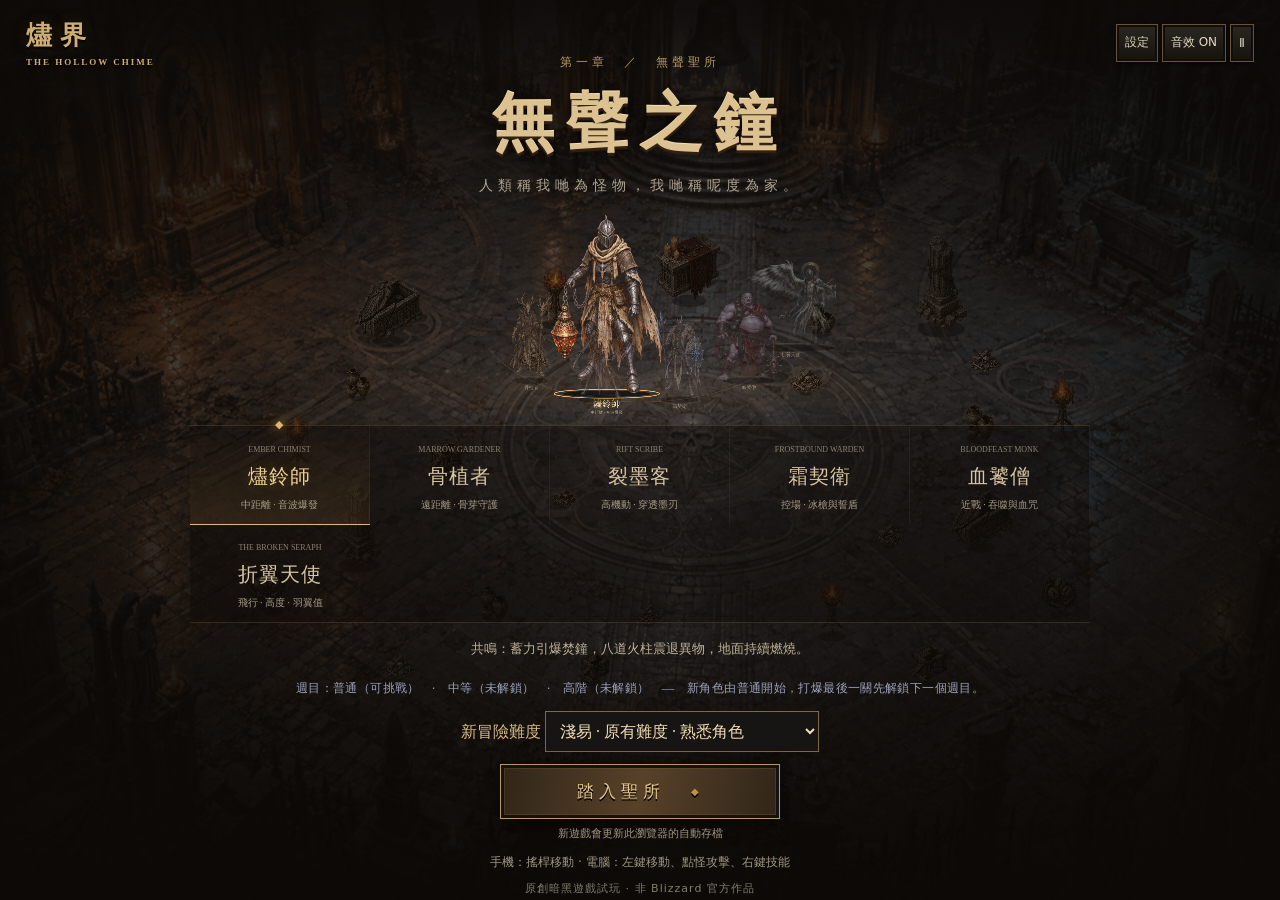
==== index.html @ dcb503cd "Publish v0.11.2 terrain crop and resource label fixes" ====
<!doctype html>
<html lang="zh-Hant"><head><meta charset="UTF-8"><meta name="viewport" content="width=device-width, initial-scale=1, viewport-fit=cover"><meta name="robots" content="noindex, nofollow, noarchive"><script>(function(){try{if(location.search.indexOf("full")>=0)return;var mem=navigator.deviceMemory||8,small=Math.min(screen.width,screen.height)<820;var touch=(navigator.maxTouchPoints||0)>1;if(mem<6||(small&&touch))location.replace("lite/"+location.search);}catch(e){}})();</script><meta name="theme-color" content="#100e0b"><title>燼界：無聲之鐘 — 原創暗黑試玩</title><meta name="description" content="斜俯視暗黑動作遊戲。五位異族、三大關九張地圖、九位人類首領，成長至 LV.20。"><link rel="stylesheet" href="style.css"><link rel="stylesheet" href="interface.css"></head>
<body>
<canvas id="game" aria-label="無聲聖所戰鬥場景"></canvas><div class="vignette"></div><div class="screen-grain"></div><div id="damagewash"></div>
<header><div class="brand">燼界<span>THE HOLLOW CHIME</span></div><div class="topright"><button id="treebtn" hidden>技能</button><button id="gearbtn" hidden>裝備</button><button id="settingsbtn" aria-label="聲音及手機設定">設定</button><button id="sound" aria-label="切換音效">音效 OFF</button><button id="pause" aria-label="暫停遊戲">Ⅱ</button></div></header>
<section id="hud" hidden>
<div class="quest"><span id="chapter">第一幕 · 灰燼甦醒</span><b id="objective">消滅第一波異物</b><div class="questline"><i id="progress"></i></div><small id="timer">00:00 · 擊破 0</small><button id="pace" aria-label="切換步行與跑步" aria-pressed="false">跑步</button></div>
<div class="mapbox"><span id="regionlabel">燼落迴廊</span><canvas id="map" width="160" height="108"></canvas></div>
<div id="targetbar" hidden><span id="targetname"></span><small id="targettype"></small><div><i id="targethp"></i></div></div><div id="bossbar" hidden><span>守鐘者</span><b>噤聲母鐘</b><div><i></i></div></div><div id="toast"></div><div id="loot-label"></div><button id="skillcycle" aria-label="切換已學技能">換招</button><div id="routehint"></div><button id="nextmap" hidden>前往下一圖</button><div id="aimhint" hidden>拖曳瞄準 · 放開施放</div>
<div class="bottom-deck"><div class="deck-trim"></div><div class="vitals"><div class="orb health"><div class="liquid"></div><div class="orb-glass"></div><span id="hp">120</span><small>生命</small></div><div class="level"><b id="level">LV. 1</b><div><i id="xp"></i></div><small id="xpdetail"></small><span id="classlabel">燼鈴師</span><small id="satiety" hidden></small><small id="skillstatus">共鳴就緒</small></div><div class="orb mana"><div class="liquid"></div><div class="orb-glass"></div><span id="mp">100</span><small id="mplabel">靈息</small></div></div><div class="desktophelp">左鍵移動／點怪攻擊　右鍵技能　WASD 移動　SPACE <span id="dashhelp">閃避</span></div></div>
<div id="joystick" aria-label="拖曳搖桿移動"><div class="joy-ring"></div><div id="stick"></div><span>移動</span></div>
<div id="quickbar"><span id="difficulty-label"></span><button id="quickskill0"></button><button id="quickskill1"></button><button id="quickskill2"></button></div><div class="actions">
<button id="potion" class="minor" aria-label="使用藥水"><svg viewBox="0 0 32 32"><path d="M12 3h8v6l5 7v9l-3 4H10l-3-4v-9l5-7z"/><path d="M8 19h16M13 5h6"/></svg><span>藥水 · 3</span></button>
<button id="dash" class="minor" aria-label="閃避"><svg viewBox="0 0 32 32"><path d="M5 24L24 5l-4 12 8-3-13 15 2-10z"/></svg><span id="dashlabel">閃避</span><em></em></button>
<button id="skill" aria-label="使用職業技能"><canvas id="skillart" width="120" height="120"></canvas><svg viewBox="0 0 32 32"><path d="M16 3l4 9 9 4-9 4-4 9-4-9-9-4 9-4z"/><circle cx="16" cy="16" r="4"/></svg><span>焚鐘共鳴</span><em></em></button>
<button id="attack" aria-label="長按攻擊"><svg viewBox="0 0 32 32"><path d="M26 3l3 3-14 16-6-6zM6 13l13 13M11 21l-7 7-2-2 7-7"/></svg><span>攻擊</span></button>
</div></section>
<main id="select" class="screen"><div class="select-heading"><div class="eyebrow">第一章　／　無聲聖所</div><h1>無聲之鐘</h1><p class="intro">人類稱我哋為怪物，我哋稱呢度為家。</p></div><div class="roster-stage"><canvas id="roster" width="1400" height="820"></canvas><div class="roster-floor"></div></div><div id="classes" role="group" aria-label="選擇行者"></div><div class="selectednote" id="note"></div><p class="tier-progress" id="tierprogress"></p><label class="difficulty-choice">新冒險難度 <select id="difficulty"></select></label><button id="start" class="primary" disabled><span id="starttext">喚醒聖所…</span><span class="diamond">◆</span></button><button id="continue-game" class="continue-game" hidden>繼續遊戲</button><p id="continue-info"></p><p class="hint">手機：搖桿移動 · 電腦：左鍵移動、點怪攻擊、右鍵技能</p><div class="original-label">原創暗黑遊戲試玩 · 非 Blizzard 官方作品</div></main>
<section id="modal" class="screen" hidden><div class="modal-panel"><div class="eyebrow" id="modaleyebrow"></div><h2 id="modaltitle"></h2><p id="modaltext"></p><div id="choices"></div></div></section>
<section id="panel" class="screen" hidden><div class="feature-panel"><div class="panel-head"><h2 id="paneltitle">行者裝備</h2><button id="panelclose" aria-label="關閉">✕</button></div>
<div id="gearview" hidden><p class="panel-note">本局拾取的裝備 · 裝備時戰鬥暫停</p><div class="gear-tabs"><button id="character-tab" class="active">人物裝備</button><button id="backpack-tab">背包與比較</button></div><p id="equipment-summary" class="panel-note"></p><div id="paperdoll-page"><div class="paperdoll-layout"><div id="doll-left"></div><canvas id="paperdoll" width="400" height="600" aria-label="角色全身與裝備外觀"></canvas><div id="doll-right"></div></div><p id="doll-detail"></p><h3 class="small-heading">屬性</h3><div id="attr-panel"></div><div id="doll-options"></div><p class="panel-note">點選身體部位，再選裝備換上。外觀有舊製、魔法、傳奇三種款式；卸下後顯示角色基本服裝。</p></div><div id="backpack-page" hidden><div id="equipment-slots" class="equipped-grid"></div><div id="gearfilters"></div><h3 class="small-heading">背包 <span id="bagcount">0 / 60</span></h3><p class="panel-note">點選裝備，再點空格移位；雙擊或按「裝備」換上。大件物品需要連續空位。</p><div id="pack-grid"></div><p id="pack-overflow-label">待整理裝備（舊存檔／過版保留，請騰出空位）</p><div id="pack-overflow"></div><div id="pack-detail"></div><details><summary>按部位查看及比較</summary><div id="bagitems"></div></details><p class="panel-note">地圖過版保留裝備。新遊戲會重置進度。</p></div></div>
<div id="treeview" hidden><p id="treepoints"></p><p class="panel-note">每次升級獲得 2 點。三條主線接駁九種跨線天賦；五秒內接續不同招式觸發連動。1／2／3 直接施放三招，Q 切換右鍵技能。</p><div id="tree-scroll"><div id="treebranches"></div><h3>技能強化 · 每招四條</h3><div id="upgrade-web"></div><h3>跨線連動 · 每點都影響配搭</h3><div id="talent-web"></div></div><div class="tree-detail"><h3 id="tree-detail-name"></h3><p id="tree-detail-text"></p><small id="tree-detail-cost"></small><button id="tree-learn">學習</button></div></div><div id="settingsview" hidden><p class="panel-note">v0.11.2 · 地形與離線包修正</p><h3 class="small-heading">遊玩進度</h3><div class="save-actions"><button id="save-now">儲存進度</button><button id="export-save">匯出存檔</button><button id="import-save">匯入存檔</button></div><input id="save-file" type="file" accept=".json,application/json" hidden><p id="save-status" class="panel-note">每 8 秒及離開頁面時自動儲存。跨裝置或更新 HTML 前，請匯出 JSON 備份。</p><h3 class="small-heading">畫面</h3><div class="quality-options"><button id="quality-high">畫質優先<small>完整光效與細節</small></button><button id="quality-low">流暢優先<small>降低粒子與畫面負載</small></button></div><h3 class="small-heading">聲音</h3><label class="setting-check"><input id="sound-enabled" type="checkbox">開啟遊戲聲音</label><label class="setting-range">戰鬥音效 <output id="sfxvalue"></output><input id="sfxvolume" type="range" min="0" max="100" step="5"></label><label class="setting-range">音樂及環境 <output id="musicvalue"></output><input id="musicvolume" type="range" min="0" max="100" step="5"></label><h3 class="small-heading">手機操作</h3><label class="setting-range">按鈕大小 <output id="sizevalue"></output><input id="controlsize" type="range" min="80" max="125" step="5"></label><label class="setting-range">按鈕透明度 <output id="opacityvalue"></output><input id="controlopacity" type="range" min="35" max="100" step="5"></label><div class="layout-actions"><button id="editlayout">拖曳調整掣位</button><button id="resetlayout">還原掣位</button></div><p class="panel-note">按住技能鍵，拖曳方向後放開施放。拉回技能鍵即可取消。設定會盡量保留在此瀏覽器。</p></div></div></section>
<div id="layoutbar" hidden><b>拖曳每個按鈕及搖桿</b><span>直向、橫向掣位分開儲存</span><button id="layoutdone">完成</button></div>
<div id="chapter-curtain" aria-hidden="true"></div><noscript>請使用支援 JavaScript 嘅瀏覽器開啟遊戲。</noscript><script src="journey.js"></script><script src="tiers.js"></script><script src="character-ui.js"></script><script src="arsenal.js"></script><script src="features.js"></script><script src="expansion.js"></script><script src="blood-monk.js"></script><script src="angel.js"></script><script src="motion.js"></script><script src="campaign.js"></script><script src="terrain.js"></script><script src="explore.js"></script><script src="progression.js"></script><script src="skill-fx.js"></script><script src="buildcraft.js"></script><script src="directional.js"></script><script src="cinematics.js"></script><script src="game.js"></script></body></html>
---- style.css ----
:root{color-scheme:dark;--gold:#b59a63;--light:#e3d1a5;--muted:#9b9586;--ink:#100e0b;--fill:100%}*{box-sizing:border-box}html,body{margin:0;width:100%;height:100%;overflow:hidden;background:var(--ink)}body{color:#e2d8c3;font-family:Georgia,"Noto Serif TC","Songti TC","PMingLiU",serif;touch-action:none;user-select:none;-webkit-user-select:none}button{font:inherit;color:inherit;cursor:pointer;-webkit-tap-highlight-color:transparent;touch-action:none}button:focus-visible{outline:2px solid #e0c58b;outline-offset:4px}button:disabled{cursor:wait;opacity:.65}[hidden]{display:none!important}#game,.vignette,.screen-grain{position:fixed;inset:0;width:100%;height:100%}.vignette{pointer-events:none;box-shadow:inset 0 0 100px 15px #030200aa}.screen-grain{pointer-events:none;opacity:.15;background:repeating-linear-gradient(0deg,#0000,#0000 3px,#1e150e30 4px);z-index:4}header{position:fixed;top:0;left:0;width:100%;display:flex;justify-content:space-between;align-items:center;padding:18px 26px;z-index:7;pointer-events:none}.brand{font-weight:bold;font-size:26px;letter-spacing:8px;color:#ceae72;text-shadow:0 2px 2px #000,0 0 18px #c78c2922}.brand span{display:block;font-family:Georgia,serif;font-size:9px;letter-spacing:2px;margin-top:4px}.topright{display:flex;gap:8px;pointer-events:auto}.topright button{background:linear-gradient(#2b2720,#15120f);border:1px solid #736347;box-shadow:inset 0 0 0 2px #100e0c,0 2px 4px #0008;padding:9px 12px;font-family:system-ui,sans-serif;font-size:12px;min-height:38px}.screen{position:fixed;inset:0;z-index:5;display:flex;flex-direction:column;align-items:center;justify-content:center;overflow:auto;padding:72px 20px 22px}#select{background:radial-gradient(ellipse at 50% 50%,#21140918,#0c0906cf 80%),linear-gradient(0deg,#090706ee,#100e0860 60%,#0b0908b0)}.select-heading{text-align:center;z-index:1}.eyebrow{color:#ba9a62;letter-spacing:4px;font-size:12px}h1{font-weight:900;font-size:clamp(38px,5vw,62px);letter-spacing:12px;margin:10px 0 0;color:#dbc290;text-shadow:0 3px 1px #342013,0 -1px #f6deae,0 5px 25px #000}.intro{font-size:14px;color:#b1a692;letter-spacing:5px;margin:12px 0 0}.roster-stage{position:relative;width:min(1120px,100%);height:min(52vh,470px);min-height:260px;margin-top:-4px;pointer-events:none}.roster-stage canvas{width:100%;height:100%;object-fit:contain;position:relative;z-index:1}.roster-floor{position:absolute;bottom:0;left:10%;right:10%;height:30%;background:radial-gradient(ellipse,#ba7a3718,#09060300 70%)}#classes{display:flex;gap:0;width:min(730px,100%);border-top:1px solid #8e744147;border-bottom:1px solid #8e744147;background:#0e0b0870}.classcard{position:relative;flex:1;min-width:0;text-align:center;border:0;border-right:1px solid #5a4c3233;background:none;padding:12px 8px 14px;transition:background .2s}.classcard:last-child{border-right:0}.classcard.active{background:linear-gradient(0deg,#96703830,transparent);box-shadow:0 1px #dfba75}.classcard.active:before{content:'◆';position:absolute;top:-8px;left:calc(50% - 5px);font-size:11px;color:#dcb570;text-shadow:0 0 12px #d68223}.classcard small{font:10px Georgia;letter-spacing:2px;color:#8a8171}.classcard h3{font-size:24px;font-weight:500;letter-spacing:5px;margin:7px 0;color:#d8c5a3}.classcard.active h3{color:#f0d294;text-shadow:0 0 18px #c0874144}.classcard p{font-size:12px;color:#a69b86;margin:0;line-height:1.5}.selectednote{font-family:system-ui,sans-serif;font-size:13px;color:#c0b299;margin:17px 0 15px;text-align:center;min-height:20px}.primary{min-width:280px;padding:15px 30px;border:1px solid #b59a65;color:#e4c88f;background:linear-gradient(100deg,#302518,#584129,#302518);box-shadow:inset 0 0 0 3px #15110c,inset 0 0 0 4px #8c6c3740,0 4px 20px #0008;font-size:17px;letter-spacing:5px;text-shadow:0 2px #000;display:flex;align-items:center;justify-content:center;gap:26px}.primary:active{filter:brightness(1.3)}.diamond{font-size:10px;color:#bb934d}.hint{font-family:system-ui,sans-serif;text-align:center;color:#a19783;font-size:12px;margin:12px 0 0}.original-label{font-family:system-ui,sans-serif;color:#857d6e;font-size:11px;letter-spacing:1px;margin-top:10px}#hud{position:fixed;inset:0;pointer-events:none}.quest{position:absolute;top:91px;left:26px;width:215px;text-shadow:1px 2px 3px #000,0 0 7px #000}.quest>span{font-size:12px;color:#c2a66c;letter-spacing:2px}.quest b{display:block;font-size:15px;font-weight:400;margin:7px 0}.questline{height:2px;background:#bdb08b22}.questline i,#xp{display:block;height:100%;background:linear-gradient(90deg,#67562b,#dcc788);width:0}.quest small{display:block;font:12px Georgia,system-ui;color:#b2a793;margin-top:7px}.mapbox{position:absolute;top:72px;right:25px;width:132px;opacity:.65;text-align:center}.mapbox span{font-size:11px;letter-spacing:3px;color:#cfbd94;text-shadow:0 2px 4px #000}.mapbox canvas{width:132px;height:90px;display:block}.bottom-deck{position:absolute;bottom:0;left:0;right:0;height:109px;background:linear-gradient(0deg,#110e0dfa,#2d2721ed 60%,#252018f2);border-top:4px ridge #766347;box-shadow:0 -5px 15px #0008,inset 0 2px #15100c;pointer-events:none}.bottom-deck:before{content:'';position:absolute;inset:5px 7px;border:1px solid #79634644;box-shadow:inset 0 0 25px #000}.deck-trim{position:absolute;inset:0;opacity:.2;background:repeating-linear-gradient(135deg,transparent 0 13px,#a6927250 14px,transparent 15px 29px)}.vitals{position:absolute;bottom:19px;left:50%;transform:translateX(-50%);display:flex;align-items:center;gap:16px}.orb{--fill:100%;position:relative;isolation:isolate;width:94px;height:94px;flex-shrink:0;border:5px ridge #74634d;border-radius:50%;overflow:hidden;background:#100a0a;box-shadow:0 0 0 1px #120d09,0 0 0 4px #5c4b36,0 0 0 6px #120e0b,0 5px 14px #000,inset 0 0 20px #000;display:flex;flex-direction:column;align-items:center;justify-content:center}.liquid{position:absolute;bottom:0;left:0;right:0;height:var(--fill);z-index:-2;background:radial-gradient(ellipse at 40% 35%,#ba3329,#81160f 65%,#310b08);transition:height .2s;border-top:1px solid #ed856377}.mana .liquid{background:radial-gradient(ellipse at 40% 35%,#396eb8,#203f90 65%,#0a183b);border-top-color:#85b2de66}.orb-glass{position:absolute;inset:0;z-index:-1;border-radius:50%;box-shadow:inset 0 0 15px 4px #000b;background:radial-gradient(ellipse at 33% 18%,#fff6 0%,#fff1 12%,transparent 36%)}.orb span{font-family:Georgia;font-size:24px;text-shadow:0 2px 4px #000}.orb small{font-size:11px;color:#ead9c6;text-shadow:0 2px 3px #000}.level{text-align:center;width:116px;margin-top:17px}.level>b{font:16px Georgia;color:#c8af7c;letter-spacing:2px}.level>div{height:4px;background:#070605;border:1px solid #69563080;margin:9px 0}.level>span{font-size:13px;color:#b7a17c;letter-spacing:3px}.desktophelp{position:absolute;bottom:4px;left:0;right:0;text-align:center;color:#807361;font-size:10px;font-family:system-ui,sans-serif}#joystick{pointer-events:auto;position:absolute;left:50px;bottom:135px;width:112px;height:112px;border:2px ridge #826f4c77;border-radius:50%;background:radial-gradient(circle,#17161222,#13110d66);box-shadow:0 3px 12px #0005,inset 0 0 30px #0007}.joy-ring{position:absolute;inset:13px;border:1px solid #aa946044;border-radius:50%}.joy-ring:before,.joy-ring:after{content:'';position:absolute;left:50%;top:0;bottom:0;border-left:1px solid #aa946025}.joy-ring:after{transform:rotate(90deg)}#stick{position:absolute;left:calc(50% - 23px);top:calc(50% - 23px);width:46px;height:46px;border-radius:50%;border:3px ridge #99815c;background:radial-gradient(circle at 35% 30%,#847359,#423626 55%,#282218);box-shadow:0 4px 10px #000a,inset 0 0 0 4px #33291b}#joystick>span{position:absolute;top:120px;left:0;width:100%;text-align:center;color:#bba88780;font-size:11px;letter-spacing:3px}.actions{position:absolute;right:35px;bottom:134px;display:grid;grid-template-columns:55px 68px 83px;gap:10px;align-items:end;pointer-events:auto}.actions button{position:relative;border:3px ridge #8e7857;background:radial-gradient(circle at 45% 40%,#59452e,#1a1510 75%);border-radius:5px;width:68px;height:68px;box-shadow:0 3px 12px #0009,inset 0 0 0 2px #16100b;display:flex;align-items:center;justify-content:center;flex-direction:column;padding:3px;overflow:hidden}.actions button:active{filter:brightness(1.6);transform:scale(.95)}.actions svg{width:32px;height:32px;fill:#c9984f33;stroke:#dfbb77;stroke-width:1.5;filter:drop-shadow(0 0 5px #f8971733)}.actions span{font-size:11px;white-space:nowrap;color:#deca9f;text-shadow:0 1px #000}.actions .minor{width:55px;height:55px}.actions .minor svg{width:25px;height:25px}.actions #potion{grid-column:1;grid-row:1;background:radial-gradient(circle,#613026,#22120f)}.actions #potion svg{fill:#a63c36;stroke:#de9c7a}.actions #dash{grid-column:1;grid-row:2}.actions #skill{grid-column:2;grid-row:2;margin-bottom:30px;background:radial-gradient(circle,#644325,#1d130e)}.actions #attack{grid-column:3;grid-row:2;width:83px;height:83px;background:radial-gradient(circle,#726044,#211a11);border-color:#b19871}.actions #attack svg{width:39px;height:39px}.actions em{position:absolute;inset:0;display:flex;align-items:center;justify-content:center;background:#080807bf;font:23px Georgia;color:#e6c997;pointer-events:none}.actions em:empty{display:none}#toast{position:absolute;top:27%;left:50%;transform:translateX(-50%);width:92%;text-align:center;font-size:23px;color:#e6c48b;text-shadow:0 2px 6px #000,0 0 18px #000;transition:opacity .5s}#loot-label{position:absolute;top:32%;left:50%;transform:translateX(-50%);font-size:13px;color:#c2bd93}#bossbar{position:absolute;top:92px;left:50%;transform:translateX(-50%);width:35%;text-align:center;text-shadow:0 2px 5px #000}#bossbar>span{display:block;font-size:10px;letter-spacing:5px;color:#a18e68;margin-bottom:4px}#bossbar>b{color:#e3bfa0;font-weight:400;font-size:18px;letter-spacing:4px}#bossbar>div{height:10px;background:#190909;margin-top:9px;border:3px ridge #977952;box-shadow:0 2px 8px #000}#bossbar i{display:block;height:100%;background:linear-gradient(#b7442f,#66170f)}#modal{background:#080603ce;backdrop-filter:blur(5px);text-align:center}.modal-panel{padding:35px;width:min(460px,100%);border:3px ridge #806947;background:linear-gradient(135deg,#2a2119ee,#17130fee);box-shadow:0 0 0 6px #0d0a07,0 0 80px #000}#modal h2{font-size:33px;letter-spacing:5px;margin:20px 0 12px;color:#dac090}#modal p{color:#a99c84;font:14px/1.8 system-ui,sans-serif;margin-bottom:24px}#choices{display:flex;flex-direction:column;gap:12px}#choices button{padding:17px;border:1px solid #87704888;background:linear-gradient(110deg,#47362280,#21190f80);text-align:left;box-shadow:inset 0 0 0 2px #120c06}#choices button b{display:block;color:#dfc294;font-size:17px;font-weight:400}#choices button small{display:block;margin-top:7px;color:#b3a289;font:13px system-ui,sans-serif}noscript{position:fixed;z-index:100;background:#231a10;padding:30px;inset:40% 10% auto;text-align:center}
@media(max-width:600px){header{padding:14px 16px}.brand{font-size:21px;letter-spacing:5px}.brand span{font-size:8px;letter-spacing:1px}.topright button{font-size:11px;min-height:34px;padding:7px 9px}.screen{padding:76px 14px max(18px,env(safe-area-inset-bottom));justify-content:center}.eyebrow{font-size:11px;letter-spacing:2px}h1{font-size:40px;letter-spacing:8px}.intro{font-size:13px;letter-spacing:3px}.roster-stage{height:31vh;min-height:200px;width:calc(100% + 20px);margin:0 -10px}#classes{width:100%}.classcard{padding:12px 4px}.classcard h3{font-size:19px;letter-spacing:2px;margin:6px 0}.classcard small{font-size:8px;letter-spacing:.5px}.classcard p{font-size:11px}.selectednote{font-size:12px;min-height:36px;margin:15px 5px 14px;line-height:1.6}.primary{font-size:16px;min-width:260px;padding:14px 20px}.hint{font-size:11px;margin-top:13px}.original-label{font-size:10px;letter-spacing:0;margin-top:9px}.quest{top:84px;left:16px;width:181px}.quest b{font-size:13px}.quest>span{font-size:11px}.quest small{font-size:11px}.mapbox{right:12px;top:76px;width:91px}.mapbox canvas{width:91px;height:65px}.mapbox span{font-size:10px;letter-spacing:1px}.bottom-deck{height:91px;padding-bottom:env(safe-area-inset-bottom)}.vitals{bottom:15px;gap:13px}.orb{width:74px;height:74px;border-width:4px}.orb span{font-size:21px}.orb small{font-size:10px}.level{width:100px;margin-top:13px}.level>b{font-size:14px}.level>span{font-size:12px}.desktophelp{display:none}#joystick{left:23px;bottom:139px;width:99px;height:99px}#joystick>span{top:107px}.actions{right:16px;bottom:125px;grid-template-columns:43px 56px 65px;gap:7px}.actions .minor{width:43px;height:46px}.actions .minor svg{width:21px;height:21px}.actions button{width:56px;height:60px;border-width:2px}.actions button svg{width:27px;height:27px}.actions span{font-size:10px}.actions #attack{width:65px;height:70px}.actions #attack svg{width:33px;height:33px}.actions #skill{margin-bottom:27px}#bossbar{top:151px;width:68%}#bossbar>b{font-size:16px}#toast{top:29%;font-size:19px}.modal-panel{padding:24px 20px}#modal h2{font-size:28px;letter-spacing:3px}}
@media(max-height:600px) and (orientation:landscape){header{padding:10px 18px}.brand{font-size:19px}.brand span{display:none}.screen{padding:45px 20px 10px}.select-heading{position:absolute;left:5%;top:23%;width:25%;text-align:left}.select-heading h1{font-size:32px;letter-spacing:5px}.select-heading .eyebrow{font-size:10px;letter-spacing:1px}.select-heading .intro{font-size:12px;letter-spacing:1px}.roster-stage{position:absolute;left:34%;top:9%;width:62%;height:60vh;min-height:0}#classes{position:absolute;left:36%;top:66%;width:59%}.classcard{padding:8px 2px}.classcard h3{font-size:19px;letter-spacing:3px}.classcard small,.classcard p{display:none}.selectednote{position:absolute;left:4%;width:27%;top:48%;font-size:12px;line-height:1.6;text-align:left}.primary{position:absolute;left:4%;bottom:12%;min-width:0;width:27%;font-size:14px;padding:12px 6px;letter-spacing:2px;gap:5px}.hint{position:absolute;bottom:7%;left:36%;width:59%;font-size:10px}.original-label{position:absolute;bottom:3%;left:4%;font-size:9px}.quest{top:58px;left:20px;width:180px}.quest b{font-size:12px}.mapbox{top:55px}.bottom-deck{height:76px}.vitals{bottom:12px;gap:12px}.orb{width:68px;height:68px}.orb span{font-size:18px}.level{width:100px}#joystick{bottom:45px;left:35px;width:99px;height:99px}.actions{bottom:27px;right:28px;grid-template-columns:43px 55px 65px;gap:8px}.actions .minor{width:43px;height:43px}.actions button{width:55px;height:55px}.actions #attack{width:65px;height:65px}.desktophelp{display:none}.actions #skill{margin-bottom:20px}#bossbar{top:60px}#toast{top:28%;font-size:19px}.modal-panel{padding:20px;width:420px}#modal h2{font-size:25px;margin:10px}#modal p{margin:10px}#choices{gap:8px}#choices button{padding:11px}}
@media(max-height:740px) and (orientation:portrait){#select{justify-content:flex-start;touch-action:pan-y;padding-top:70px}.select-heading h1{font-size:34px;margin-top:7px}.select-heading .intro{font-size:12px;margin-top:8px}.roster-stage{height:24vh;min-height:145px;flex-shrink:0}.classcard{padding:9px 4px}.classcard h3{font-size:18px}.selectednote{margin:10px 4px;min-height:34px;font-size:11px}.hint{font-size:10px;margin-top:10px}.original-label{font-size:9px;margin-top:8px}.primary{padding:12px 20px}}
/* Combat edition: clearer targeting, actual spell artwork and quieter metalwork. */
#damagewash{position:fixed;inset:0;z-index:4;pointer-events:none;box-shadow:inset 0 0 90px 12px #a72513;opacity:0;transition:opacity .12s}
#targetbar{position:absolute;top:80px;left:50%;transform:translateX(-50%);width:225px;text-align:center;text-shadow:0 2px 5px #000}#targetname{font-size:16px;letter-spacing:4px;color:#dbc29a}#targettype{display:block;font-size:10px;letter-spacing:2px;color:#a98f70;margin:4px 0}#targetbar>div{height:6px;border:1px solid #7d6541;background:#100807;box-shadow:0 2px 7px #000}#targethp{display:block;height:100%;background:linear-gradient(#b4512e,#752211);transition:width .12s}
.bottom-deck{background:radial-gradient(ellipse at center top,#59402e40,transparent 60%),linear-gradient(0deg,#100e0d,#332920 70%,#17120d);border-top:4px ridge #846f4f}.bottom-deck:after{content:'';position:absolute;inset:4px 7px;background-image:var(--stone);background-position:center;background-size:600px auto;opacity:.1;pointer-events:none;z-index:0}.vitals{z-index:1}.deck-trim{opacity:.1}.level{margin-top:10px}.level>div{height:5px;margin:7px 0}.level>small{display:block;color:#907957;font-size:10px;margin-top:6px;letter-spacing:1px}.orb{box-shadow:0 0 0 1px #140b04,0 0 0 4px #5c4b36,0 0 0 6px #160e07,0 0 0 7px #786444,0 5px 14px #000,inset 0 0 20px #000}.orb-glass{background:radial-gradient(ellipse at 33% 18%,#fff7 0%,#fff1 10%,transparent 36%)}
.actions #skill{isolation:isolate;background:#17110c}.actions #skill>svg{visibility:hidden}.actions #skill>canvas{position:absolute;inset:0;width:100%;height:100%;z-index:-1;opacity:.9}.actions #skill>span{position:absolute;bottom:4px;background:#150a0566;width:100%;text-align:center;padding-top:3px}.actions #skill.ready{border-color:#caa36b;box-shadow:0 0 15px #d895252a,0 3px 12px #000,inset 0 0 0 2px #2d2115}.actions #skill em{font-size:20px;background:#090706c4}.actions button{border-radius:2px}.actions #attack{border-width:3px}.actions #potion span{font-size:10px}#joystick{opacity:.8}.mapbox{opacity:.77;background:radial-gradient(ellipse,#0b070465,transparent 70%)}.quest{padding-bottom:9px;border-bottom:1px solid #a78b4733}.questline{height:1px}.topright button{border-color:#685438}.vignette{box-shadow:inset 0 0 90px 8px #030200bb}
@media(max-width:600px){#targetbar{top:153px;width:160px}#targetname{font-size:13px;letter-spacing:2px}#targettype{font-size:9px;margin:3px 0}.quest{width:173px}.level>small{font-size:9px;margin-top:4px;letter-spacing:0}.level>span{font-size:11px}.level{margin-top:8px}.level>div{margin:5px 0}.orb{width:75px;height:75px}.actions #skill>span{font-size:9px}.original-label{opacity:.75}}
@media(max-height:600px) and (orientation:landscape){#targetbar{top:58px;width:195px}.level>small{display:none}.quest{width:170px}.vitals{bottom:9px}}
#panel{z-index:20;background:#080603cc;backdrop-filter:blur(5px);padding:20px;touch-action:pan-y;justify-content:center}.feature-panel{width:min(510px,100%);max-height:calc(100dvh - 40px);overflow:auto;padding:24px;background:linear-gradient(135deg,#2b2119f5,#15110ef5);border:3px ridge #806947;box-shadow:0 0 0 4px #0d0a07,0 0 80px #000;touch-action:pan-y}.panel-head{display:flex;align-items:center;justify-content:space-between;border-bottom:1px solid #8a714548;padding-bottom:15px}.panel-head h2{font-size:23px;letter-spacing:4px;color:#ddc394;margin:0}.panel-head button{background:#18120d;border:1px solid #8c754d;width:38px;height:38px}.panel-note{font:12px/1.7 system-ui,sans-serif;color:#b4a58e;margin:12px 0}.equipped-grid{display:grid;grid-template-columns:1fr 1fr;gap:10px;margin:18px 0}.equipped-slot{padding:13px 11px;min-height:130px;border:1px solid #887044;background:linear-gradient(#4c36262e,#100d0a80)}.equipped-slot>small{display:block;font:11px system-ui;color:#9c8868;letter-spacing:2px}.equipped-slot>b{display:block;font-size:16px;margin:9px 0;color:#dec08e}.equipped-slot>p{font:12px/1.6 system-ui;color:#b6aa94;margin:0}.small-heading{font-size:15px;font-weight:400;letter-spacing:2px;color:#c9ad7b;display:flex;justify-content:space-between;align-items:center;margin:18px 0 12px}.small-heading span{font:12px system-ui;color:#8d7b60}#bagitems{display:flex;flex-direction:column;gap:9px}.gear-item{padding:13px;display:flex;gap:12px;border:1px solid #8c724238;background:#100b0680;align-items:center}.gear-item .gear-description{flex:1}.gear-item b{font-size:15px;font-weight:400;color:var(--rarity,#d1bb91)}.gear-item p{font:12px/1.5 system-ui;color:#b5a389;margin:6px 0 0}.gear-item button{font:12px system-ui;border:1px solid #9e814b;background:#493521;color:#e9c88e;padding:11px 13px;white-space:nowrap}.gear-item button:disabled{opacity:.5;cursor:default}.empty-bag{font:13px/1.8 system-ui;color:#ac9b80;padding:20px 12px;border:1px dashed #745d373f;text-align:center}.quality-options{display:flex;gap:10px}.quality-options button{flex:1;padding:13px 8px;border:1px solid #695638;background:#120e0a;font-size:14px}.quality-options button.active{border-color:#c6a164;background:#64472355;box-shadow:inset 0 0 0 2px #26190c}.quality-options small{display:block;font:11px system-ui;color:#aa9b80;margin-top:6px}.setting-check{display:flex;gap:10px;align-items:center;font:14px system-ui;margin:14px 0}.setting-check input{accent-color:#b99557;width:18px;height:18px}.setting-range{display:block;font:13px system-ui;color:#cabba1;margin:16px 0}.setting-range output{float:right;color:#ae9362}.setting-range input{display:block;width:100%;accent-color:#bb9656;margin:13px 0 0;height:20px;touch-action:pan-x}.layout-actions{display:flex;gap:10px}.layout-actions button{flex:1;background:#38291b;border:1px solid #887044;font:12px system-ui;padding:13px 7px}.topright{gap:5px}.topright button{padding:8px 10px}.controls-custom .actions{position:fixed;inset:0;display:block;pointer-events:none}.controls-custom .actions button{position:fixed;pointer-events:auto;margin:0!important;right:auto;bottom:auto;transform-origin:center}.controls-custom #joystick{position:fixed;right:auto;bottom:auto;transform-origin:center}.editing-controls #joystick,.editing-controls .actions button{outline:2px dashed #dbc188;outline-offset:5px;opacity:1!important}.editing-controls #hud{z-index:8}.editing-controls .quest,.editing-controls .mapbox,.editing-controls #targetbar,.editing-controls #bossbar{display:none!important}#layoutbar{position:fixed;top:75px;left:50%;transform:translateX(-50%);width:min(340px,90%);background:#17100aed;border:1px solid #ac8b52;padding:15px;text-align:center;z-index:25;box-shadow:0 5px 30px #000}#layoutbar b{display:block;font-size:15px;color:#ddc08f}#layoutbar span{display:block;font:11px system-ui;color:#aa9573;margin:6px 0 12px}#layoutbar button{padding:9px 30px;background:#604526;border:1px solid #b99759}#aimhint{position:absolute;left:50%;top:33%;transform:translateX(-50%);width:90%;text-align:center;font:13px system-ui;color:#f0d59b;text-shadow:0 2px 6px #000;pointer-events:none}.aiming #skill{border-color:#ffe1a3;box-shadow:0 0 20px #ffc35766}.low-quality .screen-grain{display:none}.low-quality #panel{backdrop-filter:none}@media(max-width:600px){header{padding:12px}.brand{font-size:18px;letter-spacing:3px}.brand span{font-size:7px}.topright button{font-size:10px;padding:7px;min-height:32px}.feature-panel{padding:18px;max-height:calc(100dvh - 28px)}#panel{padding:14px}.equipped-slot{padding:11px 9px}.equipped-slot>b{font-size:14px}.equipped-slot>p{font-size:11px}.panel-head h2{font-size:21px}.gear-item{padding:11px}.gear-item b{font-size:14px}}@media(max-height:600px) and (orientation:landscape){#layoutbar{top:50px;width:310px;padding:9px}#layoutbar b{font-size:12px}#layoutbar span{display:none}#layoutbar button{margin-top:7px;padding:7px 25px}.feature-panel{max-height:calc(100dvh - 20px)}#panel{padding:10px}}
/* Four paths: compact class roster and connected skill branches. */
#classes .classcard{min-width:0}.classcard h3{font-size:21px;letter-spacing:2px}.classcard small{font-size:9px}.classcard p{font-size:11px}.feature-panel:has(#treeview:not([hidden])){width:min(960px,100%)}#treepoints{font:15px system-ui;color:#e4c389}#treebranches{display:grid;grid-template-columns:repeat(3,1fr);gap:14px}.skill-branch h3{font:15px system-ui;color:var(--branch);margin:6px 0 17px}.tree-node{position:relative;padding:15px 12px;margin-bottom:19px;border:1px solid #776447;background:#100e0cc9;min-height:158px}.tree-node:not(:first-of-type):before{content:'';position:absolute;height:19px;width:1px;top:-20px;left:50%;background:#947951}.tree-node.learned{border-color:var(--branch);background:#42352370}.tree-node>b{font:15px system-ui;color:#dfc8a1}.tree-node p{font:13px/1.7 system-ui;color:#c0b39c;margin:10px 0}.tree-node button,.equip-skill{font:13px system-ui;padding:9px;border:1px solid #957747;background:#3c2d1c;min-height:36px;width:100%}.tree-node button:disabled{cursor:default}.equip-skill{color:var(--branch)}#skillcycle{position:fixed;right:18px;bottom:242px;z-index:3;pointer-events:auto;background:#18130de8;border:1px solid #9b8056;padding:10px 13px;font:12px system-ui;min-height:38px;max-width:190px}#routehint{position:absolute;top:210px;left:50%;transform:translateX(-50%);width:90%;text-align:center;color:#d5c098;text-shadow:0 2px 5px #000;font:12px system-ui;pointer-events:none}.editing-controls #skillcycle{display:none}.topright{gap:4px}.topright button{padding:7px 8px}@media(max-width:600px){.brand{font-size:16px;letter-spacing:1px}.brand span{display:none}.topright button{padding:7px 5px;font-size:10px}.classcard h3{font-size:16px!important;letter-spacing:0!important}.classcard small{display:none}.classcard p{font-size:10px}.roster-stage{width:calc(100% + 24px)}#treebranches{display:flex;flex-direction:column;gap:22px}.skill-branch{display:grid;grid-template-columns:1fr;gap:0}.tree-node{min-height:0;margin-bottom:15px;padding:12px}.tree-node p{font-size:14px}.tree-node>b{font-size:16px}.tree-node button{width:auto;min-width:100px}.tree-node:not(:first-of-type):before{height:15px;top:-16px}#skillcycle{bottom:255px;right:18px}#routehint{top:205px}#treepoints{font-size:14px}#targettype{letter-spacing:0;line-height:1.5;font-size:10px}#targetbar{width:240px}}
@media(max-height:600px) and (orientation:landscape){#skillcycle{bottom:153px;right:25px}#routehint{top:107px;font-size:11px}.classcard h3{font-size:17px}#treebranches{display:grid;grid-template-columns:repeat(3,1fr)}.tree-node{min-height:160px}}
#hud{pointer-events:none}.equipped-slot button{font:12px system-ui;background:#20180f;border:1px solid #735b39;padding:6px 12px;margin-top:9px}.feature-panel:has(#gearview:not([hidden])){width:min(850px,100%)}#equipment-slots{grid-template-columns:repeat(3,1fr)}#gearfilters{display:flex;gap:6px;flex-wrap:wrap;margin:18px 0}#gearfilters button{font:12px system-ui;border:1px solid #66543c;background:#1a140f;padding:8px 10px}#gearfilters button.active{border-color:#d1af70;background:#503a23}.gear-actions{display:flex;flex-direction:column;gap:7px}.gear-compare{color:#9f937f!important;border-top:1px solid #6e583c55;padding-top:7px;font-size:12px!important}@media(max-width:600px){#equipment-slots{grid-template-columns:1fr 1fr}.equipped-slot{min-height:145px}.gear-item{gap:8px}.gear-item button{padding:10px}.hint{line-height:1.7}}@media(pointer:fine){#game{cursor:crosshair}}
.gear-tabs{display:flex;gap:8px;margin:18px 0}.gear-tabs button{flex:1;padding:13px;background:#15100b;border:1px solid #6b5638;color:#b5a182;font:15px Georgia}.gear-tabs button.active{border-color:#c5a365;color:#f0d5a0;background:linear-gradient(#503b25,#231b12)}.paperdoll-layout{display:grid;grid-template-columns:minmax(110px,1fr) minmax(170px,2fr) minmax(110px,1fr);gap:15px;align-items:center;background:radial-gradient(ellipse,#33291a99,#0d0b09);border:1px solid #705a3b;padding:20px 15px}#paperdoll{display:block;width:100%;height:auto;max-height:550px;object-fit:contain}#doll-left,#doll-right{display:flex;flex-direction:column;gap:10px}.doll-slot{position:relative;background:linear-gradient(130deg,#292016,#100d09);border:1px solid #675135;padding:8px;min-height:85px;display:grid;grid-template-columns:48px 1fr;align-items:center;gap:4px 8px;text-align:left}.doll-slot canvas{grid-row:span 2;width:48px;height:48px}.doll-slot span{font-size:14px;color:#dac394}.doll-slot small{font:11px/1.4 system-ui;color:#9f927c;overflow-wrap:anywhere}.doll-slot.selected{border-color:#f3cd80;box-shadow:0 0 10px #e0ac3933,inset 0 0 8px #b8953233}#doll-detail{font:14px/1.7 system-ui;color:#dcc69f;padding:15px;border-bottom:1px solid #765b3444}#doll-options{display:flex;gap:8px;flex-wrap:wrap}.doll-choice{display:flex;align-items:center;gap:10px;padding:10px;border:1px solid #6f5938;background:#20170e;text-align:left;flex:1 1 240px;font:13px/1.7 system-ui}.doll-choice canvas{width:46px;height:46px;flex-shrink:0}.doll-choice.active{border-color:#d2aa63}.unequip-choice{font:13px system-ui;padding:12px;background:#1b130d;border:1px solid #6e5839}
#treebranches{display:grid!important;grid-template-columns:repeat(3,minmax(0,1fr));gap:20px;background:radial-gradient(ellipse at 50% 15%,#43342288,#110d09);padding:18px;border:1px solid #6c5637}.icon-branch{display:flex;flex-direction:column;align-items:center;position:relative;gap:27px}.icon-branch h3{font:16px Georgia;color:var(--branch);letter-spacing:3px;margin:0}.skill-orb{width:100%;position:relative;display:flex;flex-direction:column;align-items:center;gap:7px;border:0;background:none;padding:0;color:#baad92;min-height:117px}.skill-orb:not(:nth-of-type(1)):before{content:'';position:absolute;left:50%;top:-28px;width:2px;height:28px;background:linear-gradient(#b5985b,#665335);box-shadow:0 0 6px #e8c46e33}.skill-orb canvas{width:76px;height:76px;border:2px ridge #73603f;box-shadow:0 0 0 3px #130d08,0 4px 12px #000}.skill-orb span{font:14px Georgia;text-align:center}.skill-orb small{font:11px system-ui;color:#9e8d70}.skill-orb.locked canvas{filter:grayscale(1) brightness(.42)}.skill-orb.available canvas{border-color:#cfb071;box-shadow:0 0 17px #ddb75a55}.skill-orb.learned canvas{border-color:var(--branch)}.skill-orb.selected canvas{outline:2px solid #ffe0a0;outline-offset:4px}.tree-equip{background:#302313;border:1px solid #92723f;padding:9px 14px;font:13px system-ui;width:100%}.tree-detail{margin-top:15px;border:1px solid #82643a;padding:18px;background:#1d150d}.tree-detail h3{margin:0;color:#ebcea0;font-size:19px}.tree-detail p{font:14px/1.8 system-ui;color:#ccbaa0}.tree-detail small{display:block;font:12px system-ui;color:#9f8c6d}.tree-detail button{margin-top:14px;padding:12px 25px;background:#574022;border:1px solid #c69d56;font-size:14px}
@media(max-width:600px){.paperdoll-layout{grid-template-columns:64px minmax(120px,1fr) 64px;padding:12px 5px;gap:2px}.doll-slot{display:flex;flex-direction:column;gap:4px;padding:5px 2px;min-height:76px;text-align:center}.doll-slot canvas{width:39px;height:39px}.doll-slot span{font-size:12px}.doll-slot small{display:none}#doll-left,#doll-right{gap:7px}#paperdoll{min-height:385px;object-fit:contain}.feature-panel:has(#gearview:not([hidden])){padding:13px}.gear-tabs button{font-size:14px;padding:11px 5px}#treebranches{gap:10px;padding:16px 8px}.icon-branch{gap:25px}.icon-branch h3{font-size:14px;letter-spacing:1px}.skill-orb canvas{width:57px;height:57px}.skill-orb span{font-size:12px;line-height:1.5}.skill-orb{min-height:100px}.skill-orb small{font-size:10px}.tree-equip{font-size:11px;padding:9px 3px}.tree-detail{padding:14px}.tree-detail p{font-size:14px}.doll-choice{flex-basis:100%}}
#xpdetail{font:10px Georgia;color:#c2a573;display:block;margin:4px 0}.continue-game{padding:11px 28px;border:1px solid #a38956;background:#252018;color:#e0c58e;margin-top:10px;font-size:15px;min-width:260px}#continue-info{font:11px/1.5 system-ui;color:#a4967d;margin:7px 0 0;text-align:center}.save-actions{display:flex;gap:8px;flex-wrap:wrap}.save-actions button{flex:1;padding:12px 8px;border:1px solid #8b7245;background:#392a19;font:13px system-ui;white-space:nowrap}#chapter-curtain{position:fixed;inset:0;z-index:30;pointer-events:none;background:#0c0b10;display:flex;align-items:center;justify-content:center;color:#e4c899;font:clamp(24px,5vw,48px) Georgia;letter-spacing:10px;opacity:0}@media(max-height:740px) and (orientation:portrait){.roster-stage{min-height:115px;height:19vh}.continue-game{padding:8px 20px;margin-top:7px}.hint{margin-top:7px}.original-label{margin-top:5px}}@media(max-height:600px) and (orientation:landscape){.continue-game{position:absolute;left:4%;bottom:3%;width:27%;min-width:0;margin:0;padding:8px;font-size:12px}#continue-info{position:absolute;left:36%;bottom:0;font-size:9px}.original-label{display:none}#xpdetail{font-size:9px;margin:1px 0}}
.tier-progress{margin:.35rem 0 .1rem;font-size:.78rem;letter-spacing:.03em;color:#9aa2bb;text-align:center}
---- interface.css ----
/* Menu scrolling must not inherit the combat surface's touch-action:none. */
body{touch-action:auto}button{touch-action:manipulation}#game,#joystick,.actions button{touch-action:none}
#panel,#select,#modal,.feature-panel{touch-action:pan-y;overscroll-behavior:contain}
#panel button,#select button,#modal button{touch-action:pan-y}
#panel{overflow:hidden}.feature-panel{min-height:0;flex-shrink:1;-webkit-overflow-scrolling:touch}
.feature-panel:has(#treeview:not([hidden])){height:min(880px,calc(100dvh - 28px));display:flex;flex-direction:column;overflow:hidden}
.panel-head{flex-shrink:0;gap:12px}.panel-head button{flex-shrink:0;min-width:44px;min-height:44px}
#treeview:not([hidden]){display:flex;flex-direction:column;flex:1;min-height:0;overflow:hidden}
#treepoints{flex-shrink:0;margin:12px 0 4px}#treeview>.panel-note{flex-shrink:0;margin:6px 0 10px}
#treebranches{flex:1;min-height:80px;overflow-y:auto;align-items:start;overscroll-behavior:contain;scrollbar-color:#9f7d4e #17110b;-webkit-overflow-scrolling:touch}
.tree-detail{flex-shrink:0;margin-top:10px;padding:12px 15px}.tree-detail h3{font-size:17px;line-height:1.4}.tree-detail p{margin:6px 0;font-size:13px;line-height:1.55}.tree-detail button{min-height:44px;margin-top:9px;width:100%;line-height:1.4}.tree-detail button:disabled{cursor:default}
.skill-orb{flex-shrink:0}.skill-orb span,.skill-orb small{line-height:1.5;overflow-wrap:anywhere}.tree-equip{min-height:44px;line-height:1.4}
#classes{display:grid;grid-template-columns:repeat(5,minmax(0,1fr));width:min(900px,100%)}.classcard{padding:12px 5px}.classcard small{letter-spacing:0;font-size:8px}.classcard h3{font-size:20px;letter-spacing:1px}.classcard p{font-size:10px}
/* Reserve independent HUD bands; long names wrap within their own band. */
.quest>span,.quest b,.mapbox span{line-height:1.5;overflow-wrap:anywhere}.quest>span{letter-spacing:1px}
#targetname{display:block;line-height:1.4;letter-spacing:1px}#targettype{line-height:1.45;letter-spacing:0}
#toast{max-width:86%;line-height:1.5;text-align:center;overflow-wrap:anywhere}
.level{width:130px;min-width:0;margin-top:0}.level>b,.level>span,.level>small{display:block;line-height:1.3}.level>small{margin:3px 0;font-size:10px;letter-spacing:0}#satiety{color:#e49c99}
@media(max-width:600px){
 header{padding:8px 10px;gap:8px}.topright button{min-height:38px;font-size:10px;padding:6px}.brand{font-size:16px;flex-shrink:0}
 #panel{padding:8px}.feature-panel{padding:12px;max-height:calc(100dvh - 16px)}.feature-panel:has(#treeview:not([hidden])){height:calc(100dvh - 16px)}
 .panel-head{padding-bottom:8px}.panel-head h2{font-size:19px;letter-spacing:2px}#treepoints{font-size:13px}#treeview>.panel-note{font-size:11px;line-height:1.5}#treebranches{padding:15px 7px;gap:8px}.icon-branch{gap:23px}.skill-orb canvas{width:54px;height:54px}.skill-orb{min-height:101px}.tree-detail small{font-size:11px}
 .quest{top:64px;left:12px;width:calc(100% - 128px)}.quest b{font-size:12px;margin:3px 0}.quest small{font-size:10px}.quest>span{font-size:10px}
 .mapbox{top:61px;right:8px;width:102px}.mapbox canvas{width:102px;height:69px}.mapbox span{font-size:10px;letter-spacing:0}
 #targetbar,#bossbar{top:158px;left:50%;width:min(260px,85%)}#targetname{font-size:12px}#targettype{font-size:9px}#routehint{top:219px;font-size:11px}#toast{top:36%;font-size:16px;letter-spacing:1px}
 .bottom-deck{height:112px}.vitals{bottom:10px;gap:11px}.level{width:118px}.orb{width:66px;height:66px}.level>b{font-size:13px}.level>span{font-size:11px}.level>small{font-size:9px;margin:2px 0}.level>div{margin:3px 0}
 #classes .classcard h3{font-size:14px!important;white-space:nowrap}#classes .classcard p{display:none}#classes{flex-shrink:0}.classcard{min-height:48px}
 #select{justify-content:flex-start;gap:0;padding:67px 12px 18px}.select-heading h1{font-size:32px;letter-spacing:5px}.select-heading .intro{font-size:12px;letter-spacing:1px}.roster-stage{min-height:130px;height:23vh;flex-shrink:0;width:100%;margin:8px 0}.selectednote{min-height:0;font-size:12px;line-height:1.6;margin:12px 0}.primary{flex-shrink:0;min-height:46px;padding:11px 22px}.continue-game{flex-shrink:0}.hint{font-size:10px;line-height:1.6}.original-label{font-size:9px}
}
@media(max-height:600px) and (orientation:landscape){
 #select{display:grid;grid-template-columns:28% 1fr;grid-template-rows:auto minmax(100px,1fr) auto auto auto;gap:8px 18px;padding:55px 24px 15px;align-items:center;justify-content:normal}
 #select>*{position:static;left:auto;top:auto;bottom:auto;right:auto;width:auto}.select-heading{grid-column:1;grid-row:1/3;text-align:left}.select-heading h1{font-size:29px;letter-spacing:3px}.select-heading .intro{line-height:1.6;font-size:11px;letter-spacing:0}.select-heading .eyebrow{font-size:9px;letter-spacing:0}
 .roster-stage{grid-column:2;grid-row:1/3;width:100%!important;height:32vh;min-height:95px;margin:0}.selectednote{grid-column:2;font-size:10px;min-height:0;margin:0;line-height:1.5}.primary{grid-column:1;grid-row:3;min-width:0;min-height:40px;font-size:12px;padding:8px;letter-spacing:1px}.continue-game{grid-column:1;grid-row:4;min-width:0;padding:8px;margin:0}#select #classes{grid-column:2;grid-row:4;width:100%}.classcard{padding:5px;min-height:34px}#classes .classcard h3{font-size:14px!important;margin:2px 0}.hint{display:none}#select #continue-info{grid-column:1/3;font-size:9px;margin:0}.original-label{display:none}
 .feature-panel:has(#treeview:not([hidden])){height:calc(100dvh - 16px);padding:10px 14px}.panel-head{padding-bottom:4px}.panel-head h2{font-size:17px}.panel-head button{min-height:36px;height:36px}.tree-detail{padding:8px 12px;display:grid;grid-template-columns:1fr auto;gap:3px 12px;margin-top:6px}.tree-detail h3,.tree-detail p,.tree-detail small{grid-column:1;margin:0;font-size:11px}.tree-detail button{grid-column:2;grid-row:1/4;width:170px;margin:0;align-self:center;font-size:12px}#treeview>.panel-note{font-size:10px;margin:3px 0}#treepoints{font-size:12px;margin:4px 0}#treebranches{min-height:60px;padding:12px}.icon-branch{gap:18px}.skill-orb{min-height:101px}
 .quest{top:55px;left:16px;width:175px}.quest b{font-size:11px}.quest>span,.quest small{font-size:9px}.mapbox{top:52px;right:18px;width:95px}.mapbox canvas{width:95px;height:64px}.mapbox span{font-size:9px;letter-spacing:0}
 #targetbar,#bossbar{top:57px;width:230px}#targetname{font-size:11px}#targettype{font-size:9px}#routehint{top:120px}#toast{top:42%;font-size:15px}.bottom-deck{height:82px}.vitals{bottom:6px}.orb{width:60px;height:60px}.level{width:120px}.level>small{display:block;font-size:8px;margin:1px 0}.level>b{font-size:12px}.level>div{margin:2px 0}.level>span{font-size:10px}.level #skillstatus{display:none}
}
/* v0.6: five independent stations on an arc, with mouse/touch hit targets. */
.roster-stage{pointer-events:auto;height:min(46vh,430px);min-height:230px;width:min(920px,100%);margin:0}#roster{touch-action:pan-y;cursor:pointer}.roster-floor{pointer-events:none}
#pace{pointer-events:auto;margin-top:7px;min-width:66px;min-height:32px;border:1px solid #8b724c;background:#18130de6;padding:5px 12px;font:11px system-ui;color:#d9c18e;touch-action:manipulation}#pace[aria-pressed=true]{background:#403220}
@media(max-width:600px){.roster-stage{height:30vh;min-height:185px;width:100%;margin:5px 0}#select .select-heading h1{font-size:29px}.selectednote{font-size:11px;margin:9px 0}.quest{padding-bottom:4px}.quest #pace{position:absolute;top:65px;left:0;margin:0;min-height:28px;padding:4px 10px}#targetbar,#bossbar{top:173px}#routehint{top:235px}}
@media(max-height:600px) and (orientation:landscape){#select{grid-template-columns:27% 1fr;grid-template-rows:minmax(145px,1fr) auto auto auto;padding-top:52px;gap:5px 18px}.select-heading{grid-column:1;grid-row:1}.roster-stage{grid-column:2;grid-row:1;min-height:145px;height:43vh}.primary{grid-row:2}.continue-game{grid-row:3}.selectednote{grid-column:2;grid-row:2}#select #classes{grid-column:2;grid-row:3}#select #continue-info{grid-row:4}.quest #pace{position:static;min-height:26px;padding:3px 10px;margin-top:4px}#targetbar,#bossbar{top:60px}#routehint{top:125px}}

/* Seven-rank trees retain one visible learning action while the branches scroll. */
#treebranches{max-height:none}.icon-branch{padding-bottom:18px}.tree-detail{background:#17110b;border:1px solid #775e3e}.skill-orb small{font-size:12px}#nextmap{position:absolute;top:270px;left:50%;transform:translateX(-50%);padding:12px 24px;background:#372916;color:#ffdc9b;border:1px solid #ab8950;pointer-events:auto;z-index:12;min-height:44px}
@media(orientation:landscape) and (max-height:600px){#nextmap{top:155px}}
.difficulty-choice{display:block;margin:12px auto;color:#d8bd89}.difficulty-choice select{background:#171414;color:#f4dfb5;border:1px solid #806748;padding:10px;font:inherit;max-width:90vw}
#quickbar{position:fixed;left:50%;bottom:160px;transform:translateX(-50%);display:flex;gap:6px;align-items:center;z-index:12}#quickbar button{white-space:pre-line;min-width:100px;background:#18161deb;border:1px solid #8f7650;color:#e9d5b0;padding:9px;font-size:14px}#quickbar .active{border-color:#f3d49a;box-shadow:0 0 12px #cf955333}#quickbar button:disabled{opacity:.5}#difficulty-label{font-size:13px;color:#bda786}
#talent-web{display:grid;grid-template-columns:repeat(3,1fr);gap:14px;padding:16px 0 28px;background:linear-gradient(30deg,transparent 49.7%,#95724344 50%,transparent 50.3%),linear-gradient(-30deg,transparent 49.7%,#95724344 50%,transparent 50.3%)}.talent-node{white-space:pre-line;text-align:left;line-height:1.65;border:1px solid #77613f;background:#18141d;padding:16px;color:#decbb2;font-size:14px}.talent-node.learned{border-color:#acbe81}.talent-node:disabled{opacity:.55}
@media(max-width:650px){#quickbar{bottom:auto;top:125px;gap:3px}#quickbar button{min-width:70px;font-size:12px;padding:6px}#difficulty-label{display:none}#talent-web{grid-template-columns:1fr}.talent-node{min-height:100px}}
#pack-grid{display:grid;grid-template-columns:repeat(10,minmax(0,1fr));grid-template-rows:repeat(6,minmax(0,1fr));aspect-ratio:10/6;max-width:640px;position:relative;margin:18px auto;background:#08090d;border:3px solid #665239;gap:0}#pack-grid button{border-radius:0;margin:0;padding:0;min-width:0;min-height:0}.pack-cell{background:#131217;border:1px solid #51453377;z-index:0}.pack-item{background:#241e24ee;border:2px solid;z-index:1;overflow:hidden}.pack-item canvas{width:100%;height:100%;object-fit:contain;pointer-events:none}.pack-item.selected{box-shadow:inset 0 0 22px #f7dba066;outline:2px solid #ffdfa5;z-index:2}#pack-overflow{display:flex;flex-wrap:wrap;gap:8px;border:1px dashed #c47d54;padding:10px}#pack-detail{white-space:pre-line;min-height:50px}#pack-detail button{margin-right:8px}
#tree-scroll{flex:1;min-height:0;overflow-y:auto;overscroll-behavior:contain;-webkit-overflow-scrolling:touch}#tree-scroll #treebranches{overflow:visible;min-height:0;flex:none}#tree-scroll>h3{font-size:16px;color:#d5bd91;margin:18px 8px 0}

/* v0.10 progression panels */
#upgrade-web{display:grid;grid-template-columns:repeat(3,1fr);gap:14px;padding:10px 0 22px}
#upgrade-web>p{grid-column:1/-1;margin:0 0 4px}
.upgrade-branch{border:1px solid #6b5940;background:#161219;padding:12px;display:flex;flex-direction:column;gap:8px}
.upgrade-branch h4{margin:0 0 4px;font:15px Georgia;color:#e6d3ae}
.upgrade-row{white-space:pre-line;text-align:left;line-height:1.5;border:1px solid #5f4d35;background:#1d1720;color:#d8c6a8;padding:9px 11px;font-size:13px}
.upgrade-row.learned{border-color:#c9a35a;color:#f2e0bd}
.upgrade-row:disabled{opacity:.5}
#attr-panel{display:flex;flex-direction:column;gap:8px;margin:6px 0 12px}
#attr-panel>p{margin:0}
.attr-row{display:grid;grid-template-columns:auto 1fr auto;align-items:center;gap:12px;border:1px solid #5f4d35;background:#161219;padding:9px 12px}
.attr-row b{font:16px Georgia;color:#f0dcb4;min-width:96px}
.attr-row small{color:#a99madd;color:#a99a7d;font-size:12px;line-height:1.5}
.attr-row button{width:38px;height:32px;font-size:18px;border:1px solid #8d7448;background:#26202b;color:#f0dcb4}
.attr-row button:disabled{opacity:.4}
@media(max-width:650px){#upgrade-web{grid-template-columns:1fr}.attr-row{grid-template-columns:auto 1fr auto;gap:8px}.attr-row b{min-width:74px;font-size:14px}}
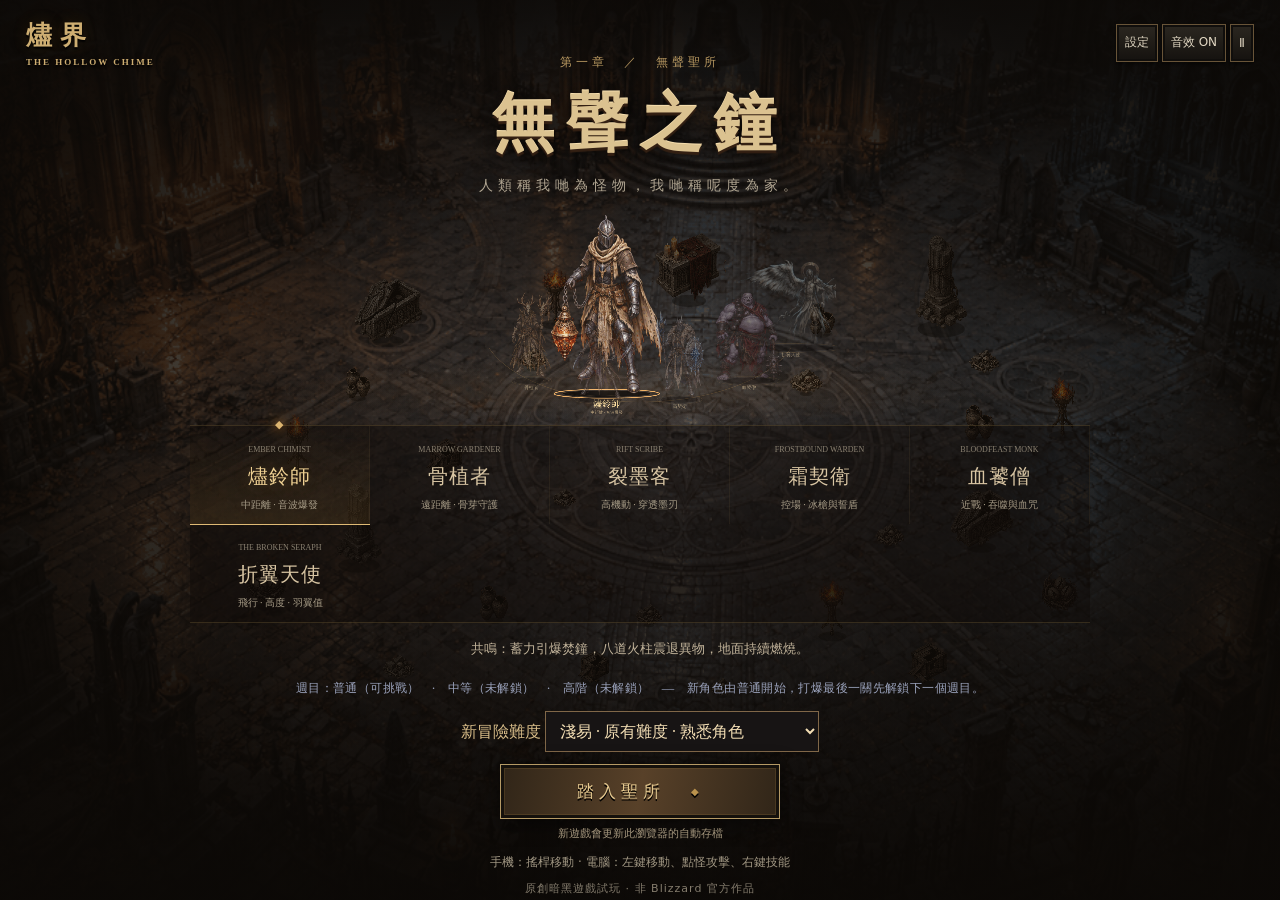
==== commit 9ab25af8: "Fix character selection colour drift in v0.11.3" ====
--- a/index.html
+++ b/index.html
@@ -19,6 +19,6 @@
 <section id="modal" class="screen" hidden><div class="modal-panel"><div class="eyebrow" id="modaleyebrow"></div><h2 id="modaltitle"></h2><p id="modaltext"></p><div id="choices"></div></div></section>
 <section id="panel" class="screen" hidden><div class="feature-panel"><div class="panel-head"><h2 id="paneltitle">行者裝備</h2><button id="panelclose" aria-label="關閉">✕</button></div>
 <div id="gearview" hidden><p class="panel-note">本局拾取的裝備 · 裝備時戰鬥暫停</p><div class="gear-tabs"><button id="character-tab" class="active">人物裝備</button><button id="backpack-tab">背包與比較</button></div><p id="equipment-summary" class="panel-note"></p><div id="paperdoll-page"><div class="paperdoll-layout"><div id="doll-left"></div><canvas id="paperdoll" width="400" height="600" aria-label="角色全身與裝備外觀"></canvas><div id="doll-right"></div></div><p id="doll-detail"></p><h3 class="small-heading">屬性</h3><div id="attr-panel"></div><div id="doll-options"></div><p class="panel-note">點選身體部位，再選裝備換上。外觀有舊製、魔法、傳奇三種款式；卸下後顯示角色基本服裝。</p></div><div id="backpack-page" hidden><div id="equipment-slots" class="equipped-grid"></div><div id="gearfilters"></div><h3 class="small-heading">背包 <span id="bagcount">0 / 60</span></h3><p class="panel-note">點選裝備，再點空格移位；雙擊或按「裝備」換上。大件物品需要連續空位。</p><div id="pack-grid"></div><p id="pack-overflow-label">待整理裝備（舊存檔／過版保留，請騰出空位）</p><div id="pack-overflow"></div><div id="pack-detail"></div><details><summary>按部位查看及比較</summary><div id="bagitems"></div></details><p class="panel-note">地圖過版保留裝備。新遊戲會重置進度。</p></div></div>
-<div id="treeview" hidden><p id="treepoints"></p><p class="panel-note">每次升級獲得 2 點。三條主線接駁九種跨線天賦；五秒內接續不同招式觸發連動。1／2／3 直接施放三招，Q 切換右鍵技能。</p><div id="tree-scroll"><div id="treebranches"></div><h3>技能強化 · 每招四條</h3><div id="upgrade-web"></div><h3>跨線連動 · 每點都影響配搭</h3><div id="talent-web"></div></div><div class="tree-detail"><h3 id="tree-detail-name"></h3><p id="tree-detail-text"></p><small id="tree-detail-cost"></small><button id="tree-learn">學習</button></div></div><div id="settingsview" hidden><p class="panel-note">v0.11.2 · 地形與離線包修正</p><h3 class="small-heading">遊玩進度</h3><div class="save-actions"><button id="save-now">儲存進度</button><button id="export-save">匯出存檔</button><button id="import-save">匯入存檔</button></div><input id="save-file" type="file" accept=".json,application/json" hidden><p id="save-status" class="panel-note">每 8 秒及離開頁面時自動儲存。跨裝置或更新 HTML 前，請匯出 JSON 備份。</p><h3 class="small-heading">畫面</h3><div class="quality-options"><button id="quality-high">畫質優先<small>完整光效與細節</small></button><button id="quality-low">流暢優先<small>降低粒子與畫面負載</small></button></div><h3 class="small-heading">聲音</h3><label class="setting-check"><input id="sound-enabled" type="checkbox">開啟遊戲聲音</label><label class="setting-range">戰鬥音效 <output id="sfxvalue"></output><input id="sfxvolume" type="range" min="0" max="100" step="5"></label><label class="setting-range">音樂及環境 <output id="musicvalue"></output><input id="musicvolume" type="range" min="0" max="100" step="5"></label><h3 class="small-heading">手機操作</h3><label class="setting-range">按鈕大小 <output id="sizevalue"></output><input id="controlsize" type="range" min="80" max="125" step="5"></label><label class="setting-range">按鈕透明度 <output id="opacityvalue"></output><input id="controlopacity" type="range" min="35" max="100" step="5"></label><div class="layout-actions"><button id="editlayout">拖曳調整掣位</button><button id="resetlayout">還原掣位</button></div><p class="panel-note">按住技能鍵，拖曳方向後放開施放。拉回技能鍵即可取消。設定會盡量保留在此瀏覽器。</p></div></div></section>
+<div id="treeview" hidden><p id="treepoints"></p><p class="panel-note">每次升級獲得 2 點。三條主線接駁九種跨線天賦；五秒內接續不同招式觸發連動。1／2／3 直接施放三招，Q 切換右鍵技能。</p><div id="tree-scroll"><div id="treebranches"></div><h3>技能強化 · 每招四條</h3><div id="upgrade-web"></div><h3>跨線連動 · 每點都影響配搭</h3><div id="talent-web"></div></div><div class="tree-detail"><h3 id="tree-detail-name"></h3><p id="tree-detail-text"></p><small id="tree-detail-cost"></small><button id="tree-learn">學習</button></div></div><div id="settingsview" hidden><p class="panel-note">v0.11.3 · 選角動畫原色修正</p><h3 class="small-heading">遊玩進度</h3><div class="save-actions"><button id="save-now">儲存進度</button><button id="export-save">匯出存檔</button><button id="import-save">匯入存檔</button></div><input id="save-file" type="file" accept=".json,application/json" hidden><p id="save-status" class="panel-note">每 8 秒及離開頁面時自動儲存。跨裝置或更新 HTML 前，請匯出 JSON 備份。</p><h3 class="small-heading">畫面</h3><div class="quality-options"><button id="quality-high">畫質優先<small>完整光效與細節</small></button><button id="quality-low">流暢優先<small>降低粒子與畫面負載</small></button></div><h3 class="small-heading">聲音</h3><label class="setting-check"><input id="sound-enabled" type="checkbox">開啟遊戲聲音</label><label class="setting-range">戰鬥音效 <output id="sfxvalue"></output><input id="sfxvolume" type="range" min="0" max="100" step="5"></label><label class="setting-range">音樂及環境 <output id="musicvalue"></output><input id="musicvolume" type="range" min="0" max="100" step="5"></label><h3 class="small-heading">手機操作</h3><label class="setting-range">按鈕大小 <output id="sizevalue"></output><input id="controlsize" type="range" min="80" max="125" step="5"></label><label class="setting-range">按鈕透明度 <output id="opacityvalue"></output><input id="controlopacity" type="range" min="35" max="100" step="5"></label><div class="layout-actions"><button id="editlayout">拖曳調整掣位</button><button id="resetlayout">還原掣位</button></div><p class="panel-note">按住技能鍵，拖曳方向後放開施放。拉回技能鍵即可取消。設定會盡量保留在此瀏覽器。</p></div></div></section>
 <div id="layoutbar" hidden><b>拖曳每個按鈕及搖桿</b><span>直向、橫向掣位分開儲存</span><button id="layoutdone">完成</button></div>
 <div id="chapter-curtain" aria-hidden="true"></div><noscript>請使用支援 JavaScript 嘅瀏覽器開啟遊戲。</noscript><script src="journey.js"></script><script src="tiers.js"></script><script src="character-ui.js"></script><script src="arsenal.js"></script><script src="features.js"></script><script src="expansion.js"></script><script src="blood-monk.js"></script><script src="angel.js"></script><script src="motion.js"></script><script src="campaign.js"></script><script src="terrain.js"></script><script src="explore.js"></script><script src="progression.js"></script><script src="skill-fx.js"></script><script src="buildcraft.js"></script><script src="directional.js"></script><script src="cinematics.js"></script><script src="game.js"></script></body></html>
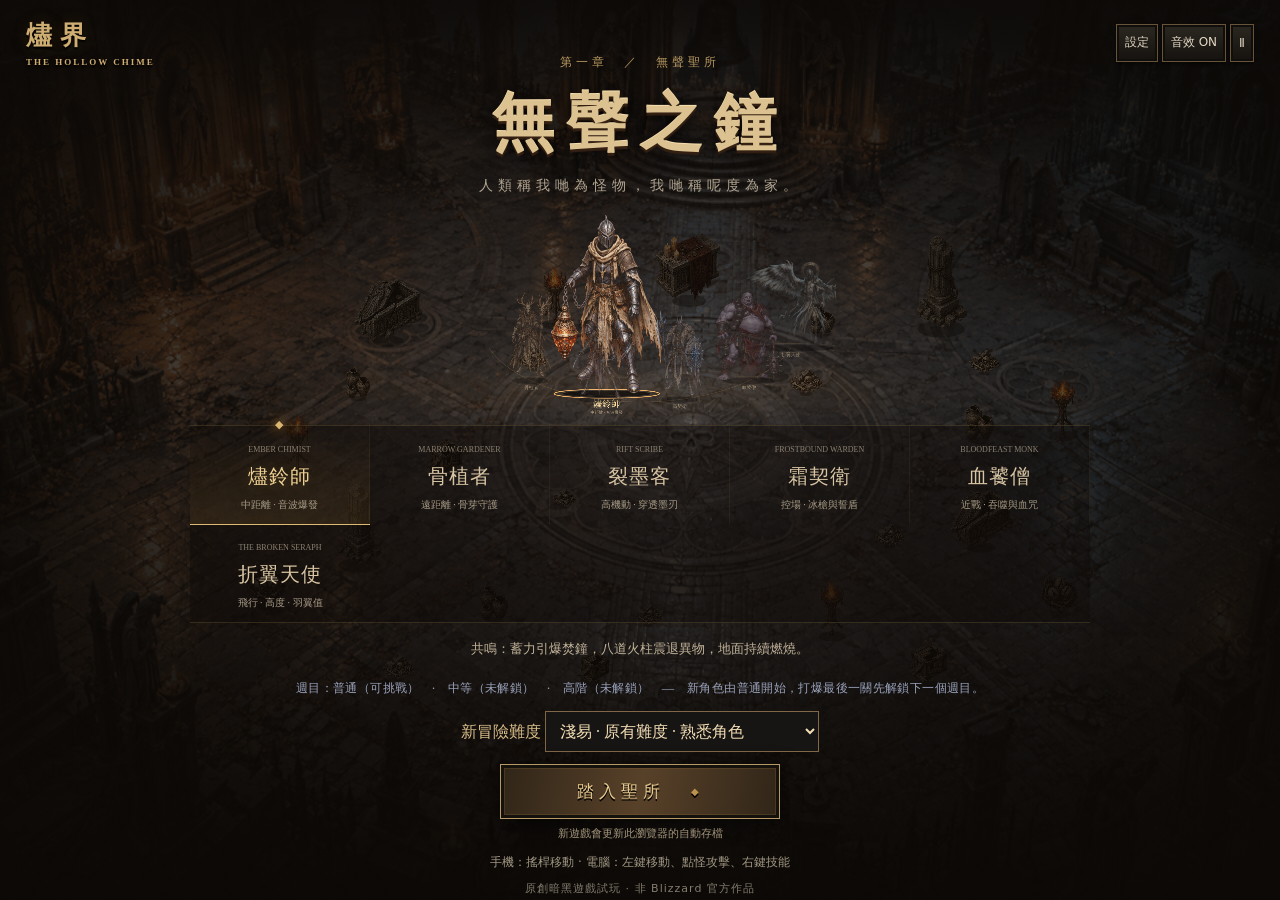
==== commit c067237f: "Improve hero and enemy movement and combat presentation in v0.12.0" ====
--- a/index.html
+++ b/index.html
@@ -19,6 +19,6 @@
 <section id="modal" class="screen" hidden><div class="modal-panel"><div class="eyebrow" id="modaleyebrow"></div><h2 id="modaltitle"></h2><p id="modaltext"></p><div id="choices"></div></div></section>
 <section id="panel" class="screen" hidden><div class="feature-panel"><div class="panel-head"><h2 id="paneltitle">行者裝備</h2><button id="panelclose" aria-label="關閉">✕</button></div>
 <div id="gearview" hidden><p class="panel-note">本局拾取的裝備 · 裝備時戰鬥暫停</p><div class="gear-tabs"><button id="character-tab" class="active">人物裝備</button><button id="backpack-tab">背包與比較</button></div><p id="equipment-summary" class="panel-note"></p><div id="paperdoll-page"><div class="paperdoll-layout"><div id="doll-left"></div><canvas id="paperdoll" width="400" height="600" aria-label="角色全身與裝備外觀"></canvas><div id="doll-right"></div></div><p id="doll-detail"></p><h3 class="small-heading">屬性</h3><div id="attr-panel"></div><div id="doll-options"></div><p class="panel-note">點選身體部位，再選裝備換上。外觀有舊製、魔法、傳奇三種款式；卸下後顯示角色基本服裝。</p></div><div id="backpack-page" hidden><div id="equipment-slots" class="equipped-grid"></div><div id="gearfilters"></div><h3 class="small-heading">背包 <span id="bagcount">0 / 60</span></h3><p class="panel-note">點選裝備，再點空格移位；雙擊或按「裝備」換上。大件物品需要連續空位。</p><div id="pack-grid"></div><p id="pack-overflow-label">待整理裝備（舊存檔／過版保留，請騰出空位）</p><div id="pack-overflow"></div><div id="pack-detail"></div><details><summary>按部位查看及比較</summary><div id="bagitems"></div></details><p class="panel-note">地圖過版保留裝備。新遊戲會重置進度。</p></div></div>
-<div id="treeview" hidden><p id="treepoints"></p><p class="panel-note">每次升級獲得 2 點。三條主線接駁九種跨線天賦；五秒內接續不同招式觸發連動。1／2／3 直接施放三招，Q 切換右鍵技能。</p><div id="tree-scroll"><div id="treebranches"></div><h3>技能強化 · 每招四條</h3><div id="upgrade-web"></div><h3>跨線連動 · 每點都影響配搭</h3><div id="talent-web"></div></div><div class="tree-detail"><h3 id="tree-detail-name"></h3><p id="tree-detail-text"></p><small id="tree-detail-cost"></small><button id="tree-learn">學習</button></div></div><div id="settingsview" hidden><p class="panel-note">v0.11.3 · 選角動畫原色修正</p><h3 class="small-heading">遊玩進度</h3><div class="save-actions"><button id="save-now">儲存進度</button><button id="export-save">匯出存檔</button><button id="import-save">匯入存檔</button></div><input id="save-file" type="file" accept=".json,application/json" hidden><p id="save-status" class="panel-note">每 8 秒及離開頁面時自動儲存。跨裝置或更新 HTML 前，請匯出 JSON 備份。</p><h3 class="small-heading">畫面</h3><div class="quality-options"><button id="quality-high">畫質優先<small>完整光效與細節</small></button><button id="quality-low">流暢優先<small>降低粒子與畫面負載</small></button></div><h3 class="small-heading">聲音</h3><label class="setting-check"><input id="sound-enabled" type="checkbox">開啟遊戲聲音</label><label class="setting-range">戰鬥音效 <output id="sfxvalue"></output><input id="sfxvolume" type="range" min="0" max="100" step="5"></label><label class="setting-range">音樂及環境 <output id="musicvalue"></output><input id="musicvolume" type="range" min="0" max="100" step="5"></label><h3 class="small-heading">手機操作</h3><label class="setting-range">按鈕大小 <output id="sizevalue"></output><input id="controlsize" type="range" min="80" max="125" step="5"></label><label class="setting-range">按鈕透明度 <output id="opacityvalue"></output><input id="controlopacity" type="range" min="35" max="100" step="5"></label><div class="layout-actions"><button id="editlayout">拖曳調整掣位</button><button id="resetlayout">還原掣位</button></div><p class="panel-note">按住技能鍵，拖曳方向後放開施放。拉回技能鍵即可取消。設定會盡量保留在此瀏覽器。</p></div></div></section>
+<div id="treeview" hidden><p id="treepoints"></p><p class="panel-note">每次升級獲得 2 點。三條主線接駁九種跨線天賦；五秒內接續不同招式觸發連動。1／2／3 直接施放三招，Q 切換右鍵技能。</p><div id="tree-scroll"><div id="treebranches"></div><h3>技能強化 · 每招四條</h3><div id="upgrade-web"></div><h3>跨線連動 · 每點都影響配搭</h3><div id="talent-web"></div></div><div class="tree-detail"><h3 id="tree-detail-name"></h3><p id="tree-detail-text"></p><small id="tree-detail-cost"></small><button id="tree-learn">學習</button></div></div><div id="settingsview" hidden><p class="panel-note">v0.12.0 · 分部位動作與招式表現</p><h3 class="small-heading">遊玩進度</h3><div class="save-actions"><button id="save-now">儲存進度</button><button id="export-save">匯出存檔</button><button id="import-save">匯入存檔</button></div><input id="save-file" type="file" accept=".json,application/json" hidden><p id="save-status" class="panel-note">每 8 秒及離開頁面時自動儲存。跨裝置或更新 HTML 前，請匯出 JSON 備份。</p><h3 class="small-heading">畫面</h3><div class="quality-options"><button id="quality-high">畫質優先<small>完整光效與細節</small></button><button id="quality-low">流暢優先<small>降低粒子與畫面負載</small></button></div><h3 class="small-heading">聲音</h3><label class="setting-check"><input id="sound-enabled" type="checkbox">開啟遊戲聲音</label><label class="setting-range">戰鬥音效 <output id="sfxvalue"></output><input id="sfxvolume" type="range" min="0" max="100" step="5"></label><label class="setting-range">音樂及環境 <output id="musicvalue"></output><input id="musicvolume" type="range" min="0" max="100" step="5"></label><h3 class="small-heading">手機操作</h3><label class="setting-range">按鈕大小 <output id="sizevalue"></output><input id="controlsize" type="range" min="80" max="125" step="5"></label><label class="setting-range">按鈕透明度 <output id="opacityvalue"></output><input id="controlopacity" type="range" min="35" max="100" step="5"></label><div class="layout-actions"><button id="editlayout">拖曳調整掣位</button><button id="resetlayout">還原掣位</button></div><p class="panel-note">按住技能鍵，拖曳方向後放開施放。拉回技能鍵即可取消。設定會盡量保留在此瀏覽器。</p></div></div></section>
 <div id="layoutbar" hidden><b>拖曳每個按鈕及搖桿</b><span>直向、橫向掣位分開儲存</span><button id="layoutdone">完成</button></div>
 <div id="chapter-curtain" aria-hidden="true"></div><noscript>請使用支援 JavaScript 嘅瀏覽器開啟遊戲。</noscript><script src="journey.js"></script><script src="tiers.js"></script><script src="character-ui.js"></script><script src="arsenal.js"></script><script src="features.js"></script><script src="expansion.js"></script><script src="blood-monk.js"></script><script src="angel.js"></script><script src="motion.js"></script><script src="campaign.js"></script><script src="terrain.js"></script><script src="explore.js"></script><script src="progression.js"></script><script src="skill-fx.js"></script><script src="buildcraft.js"></script><script src="directional.js"></script><script src="cinematics.js"></script><script src="game.js"></script></body></html>
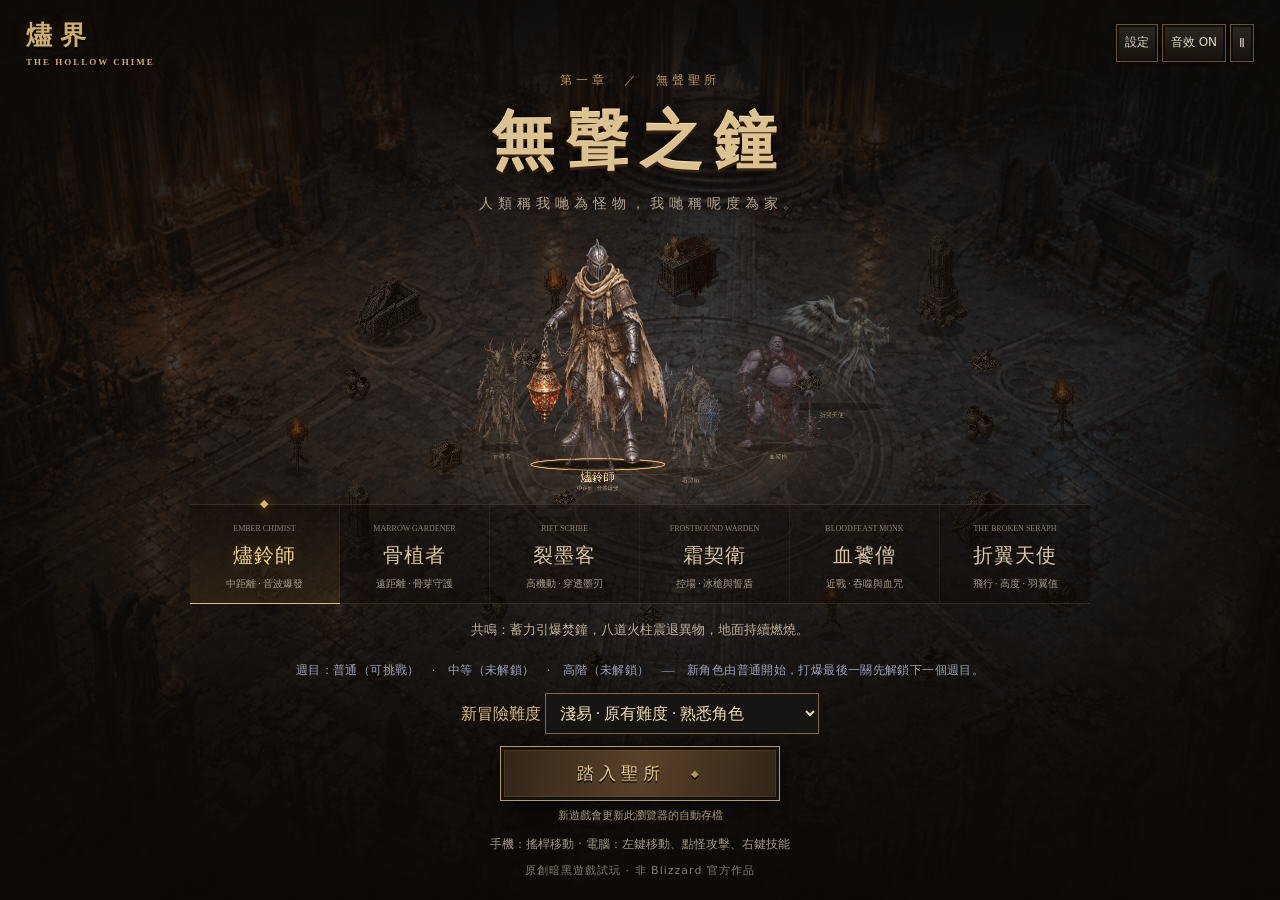
==== commit 689da828: "v0.12.1: landscape mobile layout and paused rotation prompt" ====
--- a/index.html
+++ b/index.html
@@ -1,6 +1,7 @@
 <!doctype html>
-<html lang="zh-Hant"><head><meta charset="UTF-8"><meta name="viewport" content="width=device-width, initial-scale=1, viewport-fit=cover"><meta name="robots" content="noindex, nofollow, noarchive"><script>(function(){try{if(location.search.indexOf("full")>=0)return;var mem=navigator.deviceMemory||8,small=Math.min(screen.width,screen.height)<820;var touch=(navigator.maxTouchPoints||0)>1;if(mem<6||(small&&touch))location.replace("lite/"+location.search);}catch(e){}})();</script><meta name="theme-color" content="#100e0b"><title>燼界：無聲之鐘 — 原創暗黑試玩</title><meta name="description" content="斜俯視暗黑動作遊戲。五位異族、三大關九張地圖、九位人類首領，成長至 LV.20。"><link rel="stylesheet" href="style.css"><link rel="stylesheet" href="interface.css"></head>
+<html lang="zh-Hant"><head><meta charset="UTF-8"><meta name="viewport" content="width=device-width, initial-scale=1, viewport-fit=cover"><meta name="robots" content="noindex, nofollow, noarchive"><script>(function(){try{if(location.search.indexOf("full")>=0)return;var mem=navigator.deviceMemory||8,small=Math.min(screen.width,screen.height)<820;var touch=(navigator.maxTouchPoints||0)>1;if(mem<6||(small&&touch))location.replace("lite/"+location.search);}catch(e){}})();</script><meta name="theme-color" content="#100e0b"><title>燼界：無聲之鐘 — 原創暗黑試玩</title><meta name="description" content="斜俯視暗黑動作遊戲。五位異族、三大關九張地圖、九位人類首領，成長至 LV.20。"><link rel="stylesheet" href="style.css"><link rel="stylesheet" href="interface.css"><link rel="stylesheet" href="mobile.css"></head>
 <body>
+<section id="rotate-device" role="dialog" aria-modal="true" aria-labelledby="rotate-title"><div class="rotate-icon" aria-hidden="true">↻</div><h2 id="rotate-title">請將手機轉橫</h2><p>橫屏遊玩，操作同戰場會更清楚。</p><p>如畫面未轉，請關閉手機嘅直向鎖定。</p><small>直屏期間戰鬥暫停，轉返橫屏即可繼續。</small></section>
 <canvas id="game" aria-label="無聲聖所戰鬥場景"></canvas><div class="vignette"></div><div class="screen-grain"></div><div id="damagewash"></div>
 <header><div class="brand">燼界<span>THE HOLLOW CHIME</span></div><div class="topright"><button id="treebtn" hidden>技能</button><button id="gearbtn" hidden>裝備</button><button id="settingsbtn" aria-label="聲音及手機設定">設定</button><button id="sound" aria-label="切換音效">音效 OFF</button><button id="pause" aria-label="暫停遊戲">Ⅱ</button></div></header>
 <section id="hud" hidden>
@@ -19,6 +20,6 @@
 <section id="modal" class="screen" hidden><div class="modal-panel"><div class="eyebrow" id="modaleyebrow"></div><h2 id="modaltitle"></h2><p id="modaltext"></p><div id="choices"></div></div></section>
 <section id="panel" class="screen" hidden><div class="feature-panel"><div class="panel-head"><h2 id="paneltitle">行者裝備</h2><button id="panelclose" aria-label="關閉">✕</button></div>
 <div id="gearview" hidden><p class="panel-note">本局拾取的裝備 · 裝備時戰鬥暫停</p><div class="gear-tabs"><button id="character-tab" class="active">人物裝備</button><button id="backpack-tab">背包與比較</button></div><p id="equipment-summary" class="panel-note"></p><div id="paperdoll-page"><div class="paperdoll-layout"><div id="doll-left"></div><canvas id="paperdoll" width="400" height="600" aria-label="角色全身與裝備外觀"></canvas><div id="doll-right"></div></div><p id="doll-detail"></p><h3 class="small-heading">屬性</h3><div id="attr-panel"></div><div id="doll-options"></div><p class="panel-note">點選身體部位，再選裝備換上。外觀有舊製、魔法、傳奇三種款式；卸下後顯示角色基本服裝。</p></div><div id="backpack-page" hidden><div id="equipment-slots" class="equipped-grid"></div><div id="gearfilters"></div><h3 class="small-heading">背包 <span id="bagcount">0 / 60</span></h3><p class="panel-note">點選裝備，再點空格移位；雙擊或按「裝備」換上。大件物品需要連續空位。</p><div id="pack-grid"></div><p id="pack-overflow-label">待整理裝備（舊存檔／過版保留，請騰出空位）</p><div id="pack-overflow"></div><div id="pack-detail"></div><details><summary>按部位查看及比較</summary><div id="bagitems"></div></details><p class="panel-note">地圖過版保留裝備。新遊戲會重置進度。</p></div></div>
-<div id="treeview" hidden><p id="treepoints"></p><p class="panel-note">每次升級獲得 2 點。三條主線接駁九種跨線天賦；五秒內接續不同招式觸發連動。1／2／3 直接施放三招，Q 切換右鍵技能。</p><div id="tree-scroll"><div id="treebranches"></div><h3>技能強化 · 每招四條</h3><div id="upgrade-web"></div><h3>跨線連動 · 每點都影響配搭</h3><div id="talent-web"></div></div><div class="tree-detail"><h3 id="tree-detail-name"></h3><p id="tree-detail-text"></p><small id="tree-detail-cost"></small><button id="tree-learn">學習</button></div></div><div id="settingsview" hidden><p class="panel-note">v0.12.0 · 分部位動作與招式表現</p><h3 class="small-heading">遊玩進度</h3><div class="save-actions"><button id="save-now">儲存進度</button><button id="export-save">匯出存檔</button><button id="import-save">匯入存檔</button></div><input id="save-file" type="file" accept=".json,application/json" hidden><p id="save-status" class="panel-note">每 8 秒及離開頁面時自動儲存。跨裝置或更新 HTML 前，請匯出 JSON 備份。</p><h3 class="small-heading">畫面</h3><div class="quality-options"><button id="quality-high">畫質優先<small>完整光效與細節</small></button><button id="quality-low">流暢優先<small>降低粒子與畫面負載</small></button></div><h3 class="small-heading">聲音</h3><label class="setting-check"><input id="sound-enabled" type="checkbox">開啟遊戲聲音</label><label class="setting-range">戰鬥音效 <output id="sfxvalue"></output><input id="sfxvolume" type="range" min="0" max="100" step="5"></label><label class="setting-range">音樂及環境 <output id="musicvalue"></output><input id="musicvolume" type="range" min="0" max="100" step="5"></label><h3 class="small-heading">手機操作</h3><label class="setting-range">按鈕大小 <output id="sizevalue"></output><input id="controlsize" type="range" min="80" max="125" step="5"></label><label class="setting-range">按鈕透明度 <output id="opacityvalue"></output><input id="controlopacity" type="range" min="35" max="100" step="5"></label><div class="layout-actions"><button id="editlayout">拖曳調整掣位</button><button id="resetlayout">還原掣位</button></div><p class="panel-note">按住技能鍵，拖曳方向後放開施放。拉回技能鍵即可取消。設定會盡量保留在此瀏覽器。</p></div></div></section>
+<div id="treeview" hidden><p id="treepoints"></p><p class="panel-note">每次升級獲得 2 點。三條主線接駁九種跨線天賦；五秒內接續不同招式觸發連動。1／2／3 直接施放三招，Q 切換右鍵技能。</p><div id="tree-scroll"><div id="treebranches"></div><h3>技能強化 · 每招四條</h3><div id="upgrade-web"></div><h3>跨線連動 · 每點都影響配搭</h3><div id="talent-web"></div></div><div class="tree-detail"><h3 id="tree-detail-name"></h3><p id="tree-detail-text"></p><small id="tree-detail-cost"></small><button id="tree-learn">學習</button></div></div><div id="settingsview" hidden><p class="panel-note">v0.12.1 · 手機橫屏與介面整理</p><h3 class="small-heading">遊玩進度</h3><div class="save-actions"><button id="save-now">儲存進度</button><button id="export-save">匯出存檔</button><button id="import-save">匯入存檔</button></div><input id="save-file" type="file" accept=".json,application/json" hidden><p id="save-status" class="panel-note">每 8 秒及離開頁面時自動儲存。跨裝置或更新 HTML 前，請匯出 JSON 備份。</p><h3 class="small-heading">畫面</h3><div class="quality-options"><button id="quality-high">畫質優先<small>完整光效與細節</small></button><button id="quality-low">流暢優先<small>降低粒子與畫面負載</small></button></div><h3 class="small-heading">聲音</h3><label class="setting-check"><input id="sound-enabled" type="checkbox">開啟遊戲聲音</label><label class="setting-range">戰鬥音效 <output id="sfxvalue"></output><input id="sfxvolume" type="range" min="0" max="100" step="5"></label><label class="setting-range">音樂及環境 <output id="musicvalue"></output><input id="musicvolume" type="range" min="0" max="100" step="5"></label><h3 class="small-heading">手機操作</h3><label class="setting-range">按鈕大小 <output id="sizevalue"></output><input id="controlsize" type="range" min="80" max="125" step="5"></label><label class="setting-range">按鈕透明度 <output id="opacityvalue"></output><input id="controlopacity" type="range" min="35" max="100" step="5"></label><div class="layout-actions"><button id="editlayout">拖曳調整掣位</button><button id="resetlayout">還原掣位</button></div><p class="panel-note">按住技能鍵，拖曳方向後放開施放。拉回技能鍵即可取消。設定會盡量保留在此瀏覽器。</p></div></div></section>
 <div id="layoutbar" hidden><b>拖曳每個按鈕及搖桿</b><span>直向、橫向掣位分開儲存</span><button id="layoutdone">完成</button></div>
 <div id="chapter-curtain" aria-hidden="true"></div><noscript>請使用支援 JavaScript 嘅瀏覽器開啟遊戲。</noscript><script src="journey.js"></script><script src="tiers.js"></script><script src="character-ui.js"></script><script src="arsenal.js"></script><script src="features.js"></script><script src="expansion.js"></script><script src="blood-monk.js"></script><script src="angel.js"></script><script src="motion.js"></script><script src="campaign.js"></script><script src="terrain.js"></script><script src="explore.js"></script><script src="progression.js"></script><script src="skill-fx.js"></script><script src="buildcraft.js"></script><script src="directional.js"></script><script src="cinematics.js"></script><script src="game.js"></script></body></html>
--- a/mobile.css
+++ b/mobile.css
@@ -0,0 +1,82 @@
+/* v0.12.1: one landscape layout, after historical portrait/desktop rules. */
+:root{--safe-left:env(safe-area-inset-left,0px);--safe-right:env(safe-area-inset-right,0px);--safe-bottom:env(safe-area-inset-bottom,0px)}
+#rotate-device{display:none;position:fixed;inset:0;z-index:1000;background:radial-gradient(ellipse at center,#30241a,#0c0908 75%);color:#e8d3ad;align-items:center;justify-content:center;flex-direction:column;text-align:center;padding:28px;line-height:1.7}
+#rotate-device h2{font-size:26px;margin:14px 0 6px;letter-spacing:2px}
+#rotate-device p{font-size:15px;margin:5px 0;max-width:28em}
+#rotate-device small{margin-top:26px;color:#bba783;font-size:12px}
+.rotate-icon{font:80px Georgia;color:#c9a66b}
+@media (orientation:portrait) and (max-width:900px) and (any-pointer:coarse),(orientation:portrait) and (max-width:600px){#rotate-device{display:flex}}
+#classes{grid-template-columns:repeat(6,minmax(0,1fr))}
+#panel,#modal{z-index:30}
+#panel .panel-head{position:sticky;top:0;z-index:2;background:#201911}
+#panel button,#panel p,#panel small{overflow-wrap:anywhere}
+#panel .panel-head h2{min-width:0;line-height:1.4}
+#tree-learn{white-space:normal}
+@media (orientation:landscape) and (max-height:600px){
+ header{height:44px;padding:4px max(12px,var(--safe-right)) 4px max(12px,var(--safe-left));gap:10px;align-items:center}
+ .brand{font-size:17px;flex-shrink:0}.brand span{display:none}
+ .topright{gap:5px}.topright button{min-height:34px;font-size:11px;padding:5px 9px;white-space:nowrap}
+ #select{display:grid;grid-template-columns:minmax(155px,26%) minmax(0,1fr);grid-template-rows:auto auto auto auto auto;align-content:start;align-items:center;gap:7px 18px;padding:52px max(18px,var(--safe-right)) max(12px,var(--safe-bottom)) max(18px,var(--safe-left));overflow-y:auto}
+ #select>*{position:static;inset:auto;min-width:0;max-width:100%;transform:none}
+ #select .select-heading{grid-column:1;grid-row:1;text-align:left}
+ #select h1{font-size:27px;margin:7px 0;letter-spacing:3px}
+ #select .eyebrow{font-size:9px;letter-spacing:1px}
+ #select .intro{font-size:11px;line-height:1.6;margin:5px 0}
+ #select .roster-stage{grid-column:2;grid-row:1;height:clamp(105px,35vh,185px);min-height:105px;width:100%!important;margin:0}
+ #select #classes{grid-column:2;grid-row:2;width:100%;grid-template-columns:repeat(6,minmax(0,1fr));gap:4px}
+ #select .classcard{padding:6px 2px;min-height:44px}
+ #select #classes .classcard h3{font-size:12px!important;letter-spacing:0;white-space:normal;line-height:1.4;margin:0}
+ #select .classcard small,#select .classcard p{display:none}
+ #select .difficulty-choice{grid-column:1;grid-row:2;margin:0;font-size:11px;line-height:1.5}
+ #select .difficulty-choice select{width:100%;max-width:100%;padding:6px;margin:2px 0 0;min-height:34px;font-size:12px}
+ #select .selectednote{grid-column:2;grid-row:3;margin:0;font-size:11px;line-height:1.5;min-height:0;text-align:left}
+ #select .primary{grid-column:1;grid-row:3;min-width:0;width:100%;min-height:42px;padding:7px;font-size:12px;letter-spacing:1px}
+ #select .continue-game{grid-column:1;grid-row:4;margin:0;width:100%;min-width:0;min-height:38px;padding:7px;font-size:12px}
+ #select #tierprogress{grid-column:2;grid-row:4;margin:0;font-size:11px;line-height:1.5;text-align:left}
+ #select #continue-info{grid-column:1/3;grid-row:5;margin:0;font-size:10px;line-height:1.6}
+ #select .hint,#select .original-label{display:none}
+ .quest{top:51px;left:max(12px,var(--safe-left));width:166px;line-height:1.4}
+ .quest b{font-size:11px;line-height:1.5;margin:2px 0}.quest>span,.quest small{font-size:9px;letter-spacing:0}
+ .quest #pace{position:static;margin-top:5px;min-height:32px;font-size:11px}
+ .mapbox{top:50px;right:max(12px,var(--safe-right));width:86px}.mapbox canvas{width:86px;height:58px}.mapbox span{font-size:9px;line-height:1.4}
+ #targetbar,#bossbar{top:51px;left:50%;width:min(235px,32vw)}
+ #targetname{font-size:11px;line-height:1.4}#targettype{font-size:9px;line-height:1.4}
+ #routehint{top:110px;left:50%;width:33%;max-width:280px;font-size:10px;line-height:1.5;text-align:center}
+ #nextmap{top:145px;font-size:12px;min-height:38px;padding:7px 12px}
+ #toast{top:43%;max-width:48%;font-size:13px;line-height:1.5;letter-spacing:0}
+ #loot-label{max-width:45%;font-size:11px;line-height:1.5}
+ .bottom-deck{height:70px}.desktophelp{display:none}
+ .vitals{bottom:calc(5px + var(--safe-bottom));gap:7px;left:50%;width:250px;justify-content:center}
+ .orb{width:48px;height:48px;flex-shrink:0}.orb span{font-size:16px}.orb small{font-size:9px;bottom:3px}
+ .level{width:130px;margin:0}.level>b{font-size:11px}.level>span{font-size:10px}.level>small{font-size:8px;margin:1px 0;line-height:1.4}.level>div{margin:2px 0}.level #skillstatus{display:none}
+ #quickbar{top:auto;bottom:calc(76px + var(--safe-bottom));left:50%;gap:4px;width:240px;justify-content:center}
+ #quickbar button{width:77px;min-width:0;min-height:42px;padding:4px 2px;font-size:10px;line-height:1.4;overflow-wrap:anywhere}
+ #difficulty-label{display:none}
+ #skillcycle{top:auto;bottom:calc(155px + var(--safe-bottom));right:max(12px,var(--safe-right));min-height:34px;max-width:185px;font-size:10px;padding:5px 8px;line-height:1.4}
+ #aimhint{top:auto;bottom:calc(125px + var(--safe-bottom));left:50%;max-width:35%;font-size:11px;line-height:1.5}
+ #joystick{width:88px;height:88px}
+ .actions .minor{width:44px;height:44px}.actions button{width:52px;height:52px}.actions #attack{width:58px;height:58px}
+ .actions span{white-space:normal;line-height:1.15;text-align:center;font-size:9px}.actions #skill>span{font-size:8px;padding:1px;bottom:2px}.actions #attack svg{width:27px;height:27px}
+ #panel{padding:6px max(10px,var(--safe-right)) max(6px,var(--safe-bottom)) max(10px,var(--safe-left));z-index:30}
+ #panel .feature-panel{max-height:calc(100dvh - 12px - var(--safe-bottom));padding:10px 12px;overflow-y:auto}
+ #panel .feature-panel:has(#treeview:not([hidden])){height:calc(100dvh - 12px - var(--safe-bottom));overflow:hidden}
+ #panel .panel-head{padding-bottom:5px}#panel .panel-head button{min-height:36px;width:40px}
+ #treeview>.panel-note{font-size:10px;line-height:1.45;margin:4px 0;max-height:30px;overflow-y:auto}
+ #tree-scroll{min-height:60px}
+ .tree-detail{display:grid;grid-template-columns:minmax(0,1fr) 130px;gap:3px 10px;padding:7px 10px;max-height:38vh;overflow-y:auto}
+ .tree-detail h3,.tree-detail p,.tree-detail small{grid-column:1;font-size:11px;line-height:1.5;margin:0}
+ .tree-detail button{grid-column:2;grid-row:1/4;width:100%;min-height:44px;align-self:center;font-size:12px;margin:0}
+ #panel .paperdoll-layout{grid-template-columns:minmax(100px,1fr) 170px minmax(100px,1fr);gap:10px;min-height:0}
+ #panel #paperdoll{width:170px;height:255px;max-height:none}
+ .gear-tabs,.save-actions,.layout-actions{flex-wrap:wrap;gap:6px}
+ #layoutbar{top:50px;padding:7px;width:260px}#layoutbar button{min-height:36px}
+}
+
+@media (orientation:landscape) and (max-height:600px){
+ .actions #potion span{font-size:8px;white-space:nowrap}
+}
+@media (orientation:landscape) and (max-height:600px) and (max-width:620px){
+ #quickbar{left:calc(50% - 36px);width:204px;gap:3px}#quickbar button{width:66px;font-size:9px}
+ .vitals{left:calc(50% - 36px);width:210px;gap:5px}.level{width:104px}.orb{width:43px;height:43px}
+ .quest{width:145px}.quest>span{font-size:8px}
+}
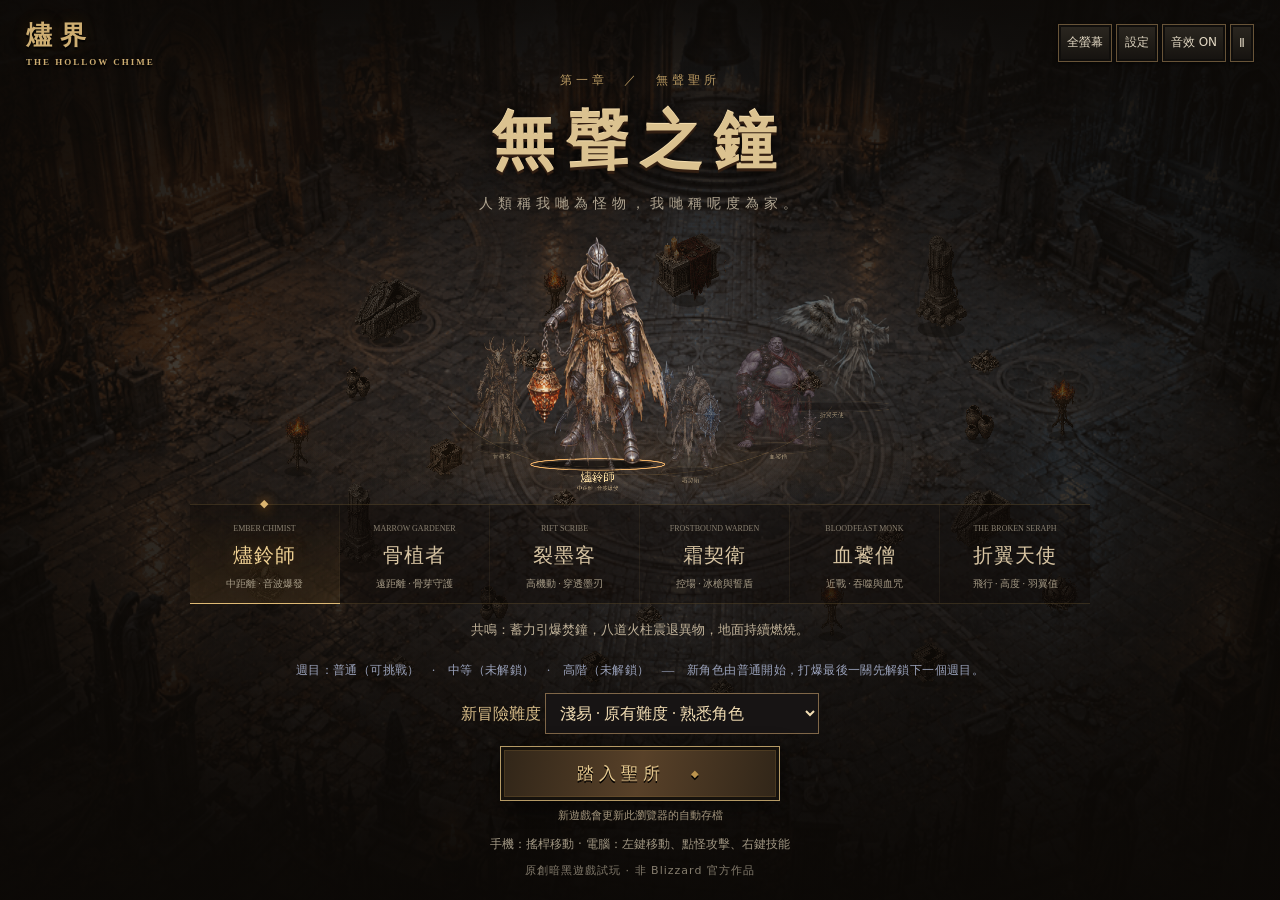
==== commit 2fbfffdd: "v0.12.2: fullscreen toggle and iPhone home screen support" ====
--- a/index.html
+++ b/index.html
@@ -1,9 +1,9 @@
 <!doctype html>
-<html lang="zh-Hant"><head><meta charset="UTF-8"><meta name="viewport" content="width=device-width, initial-scale=1, viewport-fit=cover"><meta name="robots" content="noindex, nofollow, noarchive"><script>(function(){try{if(location.search.indexOf("full")>=0)return;var mem=navigator.deviceMemory||8,small=Math.min(screen.width,screen.height)<820;var touch=(navigator.maxTouchPoints||0)>1;if(mem<6||(small&&touch))location.replace("lite/"+location.search);}catch(e){}})();</script><meta name="theme-color" content="#100e0b"><title>燼界：無聲之鐘 — 原創暗黑試玩</title><meta name="description" content="斜俯視暗黑動作遊戲。五位異族、三大關九張地圖、九位人類首領，成長至 LV.20。"><link rel="stylesheet" href="style.css"><link rel="stylesheet" href="interface.css"><link rel="stylesheet" href="mobile.css"></head>
+<html lang="zh-Hant"><head><meta charset="UTF-8"><meta name="viewport" content="width=device-width, initial-scale=1, viewport-fit=cover"><meta name="apple-mobile-web-app-capable" content="yes"><meta name="apple-mobile-web-app-title" content="燼界"><meta name="apple-mobile-web-app-status-bar-style" content="black"><meta name="robots" content="noindex, nofollow, noarchive"><script>(function(){try{if(location.search.indexOf("full")>=0)return;var mem=navigator.deviceMemory||8,small=Math.min(screen.width,screen.height)<820;var touch=(navigator.maxTouchPoints||0)>1;if(mem<6||(small&&touch))location.replace("lite/"+location.search);}catch(e){}})();</script><meta name="theme-color" content="#100e0b"><title>燼界：無聲之鐘 — 原創暗黑試玩</title><meta name="description" content="斜俯視暗黑動作遊戲。五位異族、三大關九張地圖、九位人類首領，成長至 LV.20。"><link rel="stylesheet" href="style.css"><link rel="stylesheet" href="interface.css"><link rel="stylesheet" href="mobile.css"></head>
 <body>
-<section id="rotate-device" role="dialog" aria-modal="true" aria-labelledby="rotate-title"><div class="rotate-icon" aria-hidden="true">↻</div><h2 id="rotate-title">請將手機轉橫</h2><p>橫屏遊玩，操作同戰場會更清楚。</p><p>如畫面未轉，請關閉手機嘅直向鎖定。</p><small>直屏期間戰鬥暫停，轉返橫屏即可繼續。</small></section>
+<section id="rotate-device" role="dialog" aria-modal="true" aria-labelledby="rotate-title"><div class="rotate-icon" aria-hidden="true">↻</div><h2 id="rotate-title">請將手機轉橫</h2><p>橫屏遊玩，操作同戰場會更清楚。</p><p>如畫面未轉，請關閉手機嘅直向鎖定。</p><button id="rotate-fullscreen">全螢幕遊玩</button><p id="rotate-fullscreen-help" role="status"></p><small>直屏期間戰鬥暫停，轉返橫屏即可繼續。</small></section>
 <canvas id="game" aria-label="無聲聖所戰鬥場景"></canvas><div class="vignette"></div><div class="screen-grain"></div><div id="damagewash"></div>
-<header><div class="brand">燼界<span>THE HOLLOW CHIME</span></div><div class="topright"><button id="treebtn" hidden>技能</button><button id="gearbtn" hidden>裝備</button><button id="settingsbtn" aria-label="聲音及手機設定">設定</button><button id="sound" aria-label="切換音效">音效 OFF</button><button id="pause" aria-label="暫停遊戲">Ⅱ</button></div></header>
+<header><div class="brand">燼界<span>THE HOLLOW CHIME</span></div><div class="topright"><button id="treebtn" hidden>技能</button><button id="gearbtn" hidden>裝備</button><button id="fullscreenbtn" aria-label="進入全螢幕" aria-pressed="false">全螢幕</button><button id="settingsbtn" aria-label="聲音及手機設定">設定</button><button id="sound" aria-label="切換音效">音效 OFF</button><button id="pause" aria-label="暫停遊戲">Ⅱ</button></div></header>
 <section id="hud" hidden>
 <div class="quest"><span id="chapter">第一幕 · 灰燼甦醒</span><b id="objective">消滅第一波異物</b><div class="questline"><i id="progress"></i></div><small id="timer">00:00 · 擊破 0</small><button id="pace" aria-label="切換步行與跑步" aria-pressed="false">跑步</button></div>
 <div class="mapbox"><span id="regionlabel">燼落迴廊</span><canvas id="map" width="160" height="108"></canvas></div>
@@ -20,6 +20,6 @@
 <section id="modal" class="screen" hidden><div class="modal-panel"><div class="eyebrow" id="modaleyebrow"></div><h2 id="modaltitle"></h2><p id="modaltext"></p><div id="choices"></div></div></section>
 <section id="panel" class="screen" hidden><div class="feature-panel"><div class="panel-head"><h2 id="paneltitle">行者裝備</h2><button id="panelclose" aria-label="關閉">✕</button></div>
 <div id="gearview" hidden><p class="panel-note">本局拾取的裝備 · 裝備時戰鬥暫停</p><div class="gear-tabs"><button id="character-tab" class="active">人物裝備</button><button id="backpack-tab">背包與比較</button></div><p id="equipment-summary" class="panel-note"></p><div id="paperdoll-page"><div class="paperdoll-layout"><div id="doll-left"></div><canvas id="paperdoll" width="400" height="600" aria-label="角色全身與裝備外觀"></canvas><div id="doll-right"></div></div><p id="doll-detail"></p><h3 class="small-heading">屬性</h3><div id="attr-panel"></div><div id="doll-options"></div><p class="panel-note">點選身體部位，再選裝備換上。外觀有舊製、魔法、傳奇三種款式；卸下後顯示角色基本服裝。</p></div><div id="backpack-page" hidden><div id="equipment-slots" class="equipped-grid"></div><div id="gearfilters"></div><h3 class="small-heading">背包 <span id="bagcount">0 / 60</span></h3><p class="panel-note">點選裝備，再點空格移位；雙擊或按「裝備」換上。大件物品需要連續空位。</p><div id="pack-grid"></div><p id="pack-overflow-label">待整理裝備（舊存檔／過版保留，請騰出空位）</p><div id="pack-overflow"></div><div id="pack-detail"></div><details><summary>按部位查看及比較</summary><div id="bagitems"></div></details><p class="panel-note">地圖過版保留裝備。新遊戲會重置進度。</p></div></div>
-<div id="treeview" hidden><p id="treepoints"></p><p class="panel-note">每次升級獲得 2 點。三條主線接駁九種跨線天賦；五秒內接續不同招式觸發連動。1／2／3 直接施放三招，Q 切換右鍵技能。</p><div id="tree-scroll"><div id="treebranches"></div><h3>技能強化 · 每招四條</h3><div id="upgrade-web"></div><h3>跨線連動 · 每點都影響配搭</h3><div id="talent-web"></div></div><div class="tree-detail"><h3 id="tree-detail-name"></h3><p id="tree-detail-text"></p><small id="tree-detail-cost"></small><button id="tree-learn">學習</button></div></div><div id="settingsview" hidden><p class="panel-note">v0.12.1 · 手機橫屏與介面整理</p><h3 class="small-heading">遊玩進度</h3><div class="save-actions"><button id="save-now">儲存進度</button><button id="export-save">匯出存檔</button><button id="import-save">匯入存檔</button></div><input id="save-file" type="file" accept=".json,application/json" hidden><p id="save-status" class="panel-note">每 8 秒及離開頁面時自動儲存。跨裝置或更新 HTML 前，請匯出 JSON 備份。</p><h3 class="small-heading">畫面</h3><div class="quality-options"><button id="quality-high">畫質優先<small>完整光效與細節</small></button><button id="quality-low">流暢優先<small>降低粒子與畫面負載</small></button></div><h3 class="small-heading">聲音</h3><label class="setting-check"><input id="sound-enabled" type="checkbox">開啟遊戲聲音</label><label class="setting-range">戰鬥音效 <output id="sfxvalue"></output><input id="sfxvolume" type="range" min="0" max="100" step="5"></label><label class="setting-range">音樂及環境 <output id="musicvalue"></output><input id="musicvolume" type="range" min="0" max="100" step="5"></label><h3 class="small-heading">手機操作</h3><label class="setting-range">按鈕大小 <output id="sizevalue"></output><input id="controlsize" type="range" min="80" max="125" step="5"></label><label class="setting-range">按鈕透明度 <output id="opacityvalue"></output><input id="controlopacity" type="range" min="35" max="100" step="5"></label><div class="layout-actions"><button id="editlayout">拖曳調整掣位</button><button id="resetlayout">還原掣位</button></div><p class="panel-note">按住技能鍵，拖曳方向後放開施放。拉回技能鍵即可取消。設定會盡量保留在此瀏覽器。</p></div></div></section>
+<div id="treeview" hidden><p id="treepoints"></p><p class="panel-note">每次升級獲得 2 點。三條主線接駁九種跨線天賦；五秒內接續不同招式觸發連動。1／2／3 直接施放三招，Q 切換右鍵技能。</p><div id="tree-scroll"><div id="treebranches"></div><h3>技能強化 · 每招四條</h3><div id="upgrade-web"></div><h3>跨線連動 · 每點都影響配搭</h3><div id="talent-web"></div></div><div class="tree-detail"><h3 id="tree-detail-name"></h3><p id="tree-detail-text"></p><small id="tree-detail-cost"></small><button id="tree-learn">學習</button></div></div><div id="settingsview" hidden><p id="fullscreen-help" class="panel-note" role="status">按頂部「全螢幕」可隱藏支援瀏覽器嘅工具列。iPhone 如未能全屏：用 Safari 開線上版 → 分享 → 加入主畫面（如有「以網頁 App 開啟」，請開啟），之後由主畫面圖示進入。加入主畫面唔代表已下載離線版。</p><p class="panel-note">v0.12.2 · 全螢幕遊玩</p><h3 class="small-heading">遊玩進度</h3><div class="save-actions"><button id="save-now">儲存進度</button><button id="export-save">匯出存檔</button><button id="import-save">匯入存檔</button></div><input id="save-file" type="file" accept=".json,application/json" hidden><p id="save-status" class="panel-note">每 8 秒及離開頁面時自動儲存。跨裝置或更新 HTML 前，請匯出 JSON 備份。</p><h3 class="small-heading">畫面</h3><div class="quality-options"><button id="quality-high">畫質優先<small>完整光效與細節</small></button><button id="quality-low">流暢優先<small>降低粒子與畫面負載</small></button></div><h3 class="small-heading">聲音</h3><label class="setting-check"><input id="sound-enabled" type="checkbox">開啟遊戲聲音</label><label class="setting-range">戰鬥音效 <output id="sfxvalue"></output><input id="sfxvolume" type="range" min="0" max="100" step="5"></label><label class="setting-range">音樂及環境 <output id="musicvalue"></output><input id="musicvolume" type="range" min="0" max="100" step="5"></label><h3 class="small-heading">手機操作</h3><label class="setting-range">按鈕大小 <output id="sizevalue"></output><input id="controlsize" type="range" min="80" max="125" step="5"></label><label class="setting-range">按鈕透明度 <output id="opacityvalue"></output><input id="controlopacity" type="range" min="35" max="100" step="5"></label><div class="layout-actions"><button id="editlayout">拖曳調整掣位</button><button id="resetlayout">還原掣位</button></div><p class="panel-note">按住技能鍵，拖曳方向後放開施放。拉回技能鍵即可取消。設定會盡量保留在此瀏覽器。</p></div></div></section>
 <div id="layoutbar" hidden><b>拖曳每個按鈕及搖桿</b><span>直向、橫向掣位分開儲存</span><button id="layoutdone">完成</button></div>
 <div id="chapter-curtain" aria-hidden="true"></div><noscript>請使用支援 JavaScript 嘅瀏覽器開啟遊戲。</noscript><script src="journey.js"></script><script src="tiers.js"></script><script src="character-ui.js"></script><script src="arsenal.js"></script><script src="features.js"></script><script src="expansion.js"></script><script src="blood-monk.js"></script><script src="angel.js"></script><script src="motion.js"></script><script src="campaign.js"></script><script src="terrain.js"></script><script src="explore.js"></script><script src="progression.js"></script><script src="skill-fx.js"></script><script src="buildcraft.js"></script><script src="directional.js"></script><script src="cinematics.js"></script><script src="game.js"></script></body></html>
--- a/mobile.css
+++ b/mobile.css
@@ -80,3 +80,10 @@
  .vitals{left:calc(50% - 36px);width:210px;gap:5px}.level{width:104px}.orb{width:43px;height:43px}
  .quest{width:145px}.quest>span{font-size:8px}
 }
+
+/* Fullscreen entry remains available while the portrait prompt covers the HUD. */
+#rotate-fullscreen{min-height:44px;padding:10px 24px;margin-top:18px;background:#624825;border:1px solid #bd9c65;color:#f1dcb8;font:16px system-ui}
+#rotate-fullscreen-help:empty{display:none}
+#rotate-device #rotate-fullscreen-help{font-size:13px;max-width:30em}
+#fullscreenbtn{white-space:nowrap}
+@media (orientation:landscape) and (max-height:600px) and (max-width:620px){.topright{gap:3px}.topright button{padding:5px 7px;font-size:10px}}
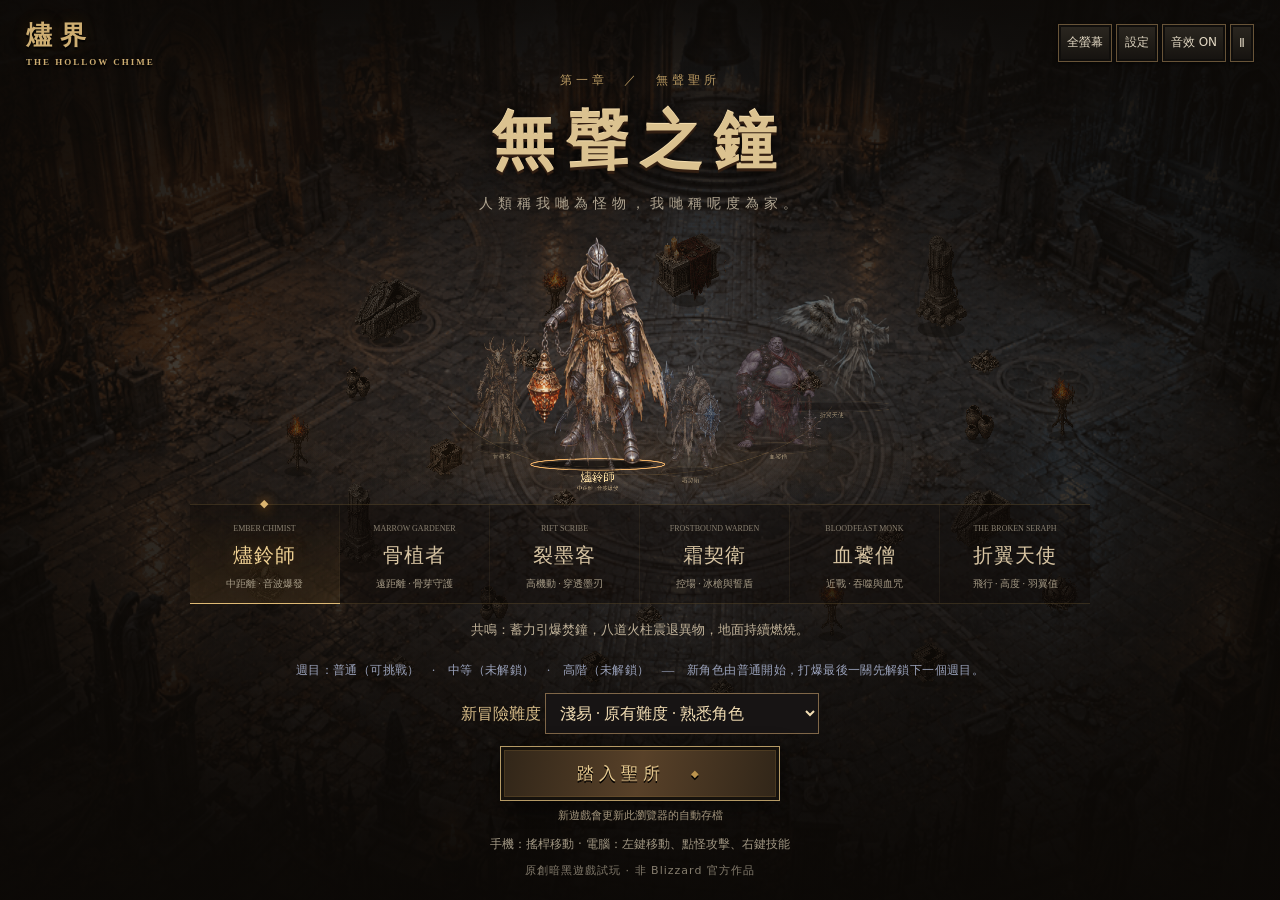
==== commit ab8a0bf6: "v0.13.x 技能專精 50 級、掉落減量、撳名牌執嘢、Alt 名牌開關、招式名跟形態" ====
--- a/index.html
+++ b/index.html
@@ -3,7 +3,7 @@
 <body>
 <section id="rotate-device" role="dialog" aria-modal="true" aria-labelledby="rotate-title"><div class="rotate-icon" aria-hidden="true">↻</div><h2 id="rotate-title">請將手機轉橫</h2><p>橫屏遊玩，操作同戰場會更清楚。</p><p>如畫面未轉，請關閉手機嘅直向鎖定。</p><button id="rotate-fullscreen">全螢幕遊玩</button><p id="rotate-fullscreen-help" role="status"></p><small>直屏期間戰鬥暫停，轉返橫屏即可繼續。</small></section>
 <canvas id="game" aria-label="無聲聖所戰鬥場景"></canvas><div class="vignette"></div><div class="screen-grain"></div><div id="damagewash"></div>
-<header><div class="brand">燼界<span>THE HOLLOW CHIME</span></div><div class="topright"><button id="treebtn" hidden>技能</button><button id="gearbtn" hidden>裝備</button><button id="fullscreenbtn" aria-label="進入全螢幕" aria-pressed="false">全螢幕</button><button id="settingsbtn" aria-label="聲音及手機設定">設定</button><button id="sound" aria-label="切換音效">音效 OFF</button><button id="pause" aria-label="暫停遊戲">Ⅱ</button></div></header>
+<header><div class="brand">燼界<span>THE HOLLOW CHIME</span></div><div class="topright"><button id="treebtn" hidden>技能</button><button id="gearbtn" hidden>裝備</button><button id="labelbtn" hidden aria-pressed="true">名牌 · 開</button><button id="fullscreenbtn" aria-label="進入全螢幕" aria-pressed="false">全螢幕</button><button id="settingsbtn" aria-label="聲音及手機設定">設定</button><button id="sound" aria-label="切換音效">音效 OFF</button><button id="pause" aria-label="暫停遊戲">Ⅱ</button></div></header>
 <section id="hud" hidden>
 <div class="quest"><span id="chapter">第一幕 · 灰燼甦醒</span><b id="objective">消滅第一波異物</b><div class="questline"><i id="progress"></i></div><small id="timer">00:00 · 擊破 0</small><button id="pace" aria-label="切換步行與跑步" aria-pressed="false">跑步</button></div>
 <div class="mapbox"><span id="regionlabel">燼落迴廊</span><canvas id="map" width="160" height="108"></canvas></div>
@@ -20,6 +20,6 @@
 <section id="modal" class="screen" hidden><div class="modal-panel"><div class="eyebrow" id="modaleyebrow"></div><h2 id="modaltitle"></h2><p id="modaltext"></p><div id="choices"></div></div></section>
 <section id="panel" class="screen" hidden><div class="feature-panel"><div class="panel-head"><h2 id="paneltitle">行者裝備</h2><button id="panelclose" aria-label="關閉">✕</button></div>
 <div id="gearview" hidden><p class="panel-note">本局拾取的裝備 · 裝備時戰鬥暫停</p><div class="gear-tabs"><button id="character-tab" class="active">人物裝備</button><button id="backpack-tab">背包與比較</button></div><p id="equipment-summary" class="panel-note"></p><div id="paperdoll-page"><div class="paperdoll-layout"><div id="doll-left"></div><canvas id="paperdoll" width="400" height="600" aria-label="角色全身與裝備外觀"></canvas><div id="doll-right"></div></div><p id="doll-detail"></p><h3 class="small-heading">屬性</h3><div id="attr-panel"></div><div id="doll-options"></div><p class="panel-note">點選身體部位，再選裝備換上。外觀有舊製、魔法、傳奇三種款式；卸下後顯示角色基本服裝。</p></div><div id="backpack-page" hidden><div id="equipment-slots" class="equipped-grid"></div><div id="gearfilters"></div><h3 class="small-heading">背包 <span id="bagcount">0 / 60</span></h3><p class="panel-note">點選裝備，再點空格移位；雙擊或按「裝備」換上。大件物品需要連續空位。</p><div id="pack-grid"></div><p id="pack-overflow-label">待整理裝備（舊存檔／過版保留，請騰出空位）</p><div id="pack-overflow"></div><div id="pack-detail"></div><details><summary>按部位查看及比較</summary><div id="bagitems"></div></details><p class="panel-note">地圖過版保留裝備。新遊戲會重置進度。</p></div></div>
-<div id="treeview" hidden><p id="treepoints"></p><p class="panel-note">每次升級獲得 2 點。三條主線接駁九種跨線天賦；五秒內接續不同招式觸發連動。1／2／3 直接施放三招，Q 切換右鍵技能。</p><div id="tree-scroll"><div id="treebranches"></div><h3>技能強化 · 每招四條</h3><div id="upgrade-web"></div><h3>跨線連動 · 每點都影響配搭</h3><div id="talent-web"></div></div><div class="tree-detail"><h3 id="tree-detail-name"></h3><p id="tree-detail-text"></p><small id="tree-detail-cost"></small><button id="tree-learn">學習</button></div></div><div id="settingsview" hidden><p id="fullscreen-help" class="panel-note" role="status">按頂部「全螢幕」可隱藏支援瀏覽器嘅工具列。iPhone 如未能全屏：用 Safari 開線上版 → 分享 → 加入主畫面（如有「以網頁 App 開啟」，請開啟），之後由主畫面圖示進入。加入主畫面唔代表已下載離線版。</p><p class="panel-note">v0.12.2 · 全螢幕遊玩</p><h3 class="small-heading">遊玩進度</h3><div class="save-actions"><button id="save-now">儲存進度</button><button id="export-save">匯出存檔</button><button id="import-save">匯入存檔</button></div><input id="save-file" type="file" accept=".json,application/json" hidden><p id="save-status" class="panel-note">每 8 秒及離開頁面時自動儲存。跨裝置或更新 HTML 前，請匯出 JSON 備份。</p><h3 class="small-heading">畫面</h3><div class="quality-options"><button id="quality-high">畫質優先<small>完整光效與細節</small></button><button id="quality-low">流暢優先<small>降低粒子與畫面負載</small></button></div><h3 class="small-heading">聲音</h3><label class="setting-check"><input id="sound-enabled" type="checkbox">開啟遊戲聲音</label><label class="setting-range">戰鬥音效 <output id="sfxvalue"></output><input id="sfxvolume" type="range" min="0" max="100" step="5"></label><label class="setting-range">音樂及環境 <output id="musicvalue"></output><input id="musicvolume" type="range" min="0" max="100" step="5"></label><h3 class="small-heading">手機操作</h3><label class="setting-range">按鈕大小 <output id="sizevalue"></output><input id="controlsize" type="range" min="80" max="125" step="5"></label><label class="setting-range">按鈕透明度 <output id="opacityvalue"></output><input id="controlopacity" type="range" min="35" max="100" step="5"></label><div class="layout-actions"><button id="editlayout">拖曳調整掣位</button><button id="resetlayout">還原掣位</button></div><p class="panel-note">按住技能鍵，拖曳方向後放開施放。拉回技能鍵即可取消。設定會盡量保留在此瀏覽器。</p></div></div></section>
+<div id="treeview" hidden><p id="treepoints"></p><p class="panel-note">每條流派可以由 LV.1 撳到 LV.50：LV.1／8／16／24／32／40／50 各解鎖一個形態，每級 +4% 傷害，每 10 級 −5% 冷卻同消耗。升級成本 LV.31 起 2 點、LV.41 起 3 點，所以專攻一條、雙修兩條定三條齊玩，係你自己揀。1／2／3 直接施放三招，Q 切換右鍵技能。</p><button id="tree-respec" class="tree-respec">洗返技能點</button><div id="tree-scroll"><div id="treebranches"></div><h3>技能強化 · 每招四條</h3><div id="upgrade-web"></div><h3>天賦 · 跨線連動與單線專精</h3><div id="talent-web"></div></div><div class="tree-detail"><h3 id="tree-detail-name"></h3><p id="tree-detail-text"></p><small id="tree-detail-cost"></small><button id="tree-learn">學習</button></div></div><div id="settingsview" hidden><p id="fullscreen-help" class="panel-note" role="status">按頂部「全螢幕」可隱藏支援瀏覽器嘅工具列。iPhone 如未能全屏：用 Safari 開線上版 → 分享 → 加入主畫面（如有「以網頁 App 開啟」，請開啟），之後由主畫面圖示進入。加入主畫面唔代表已下載離線版。</p><p class="panel-note">v0.13.0 · 技能專精</p><h3 class="small-heading">遊玩進度</h3><div class="save-actions"><button id="save-now">儲存進度</button><button id="export-save">匯出存檔</button><button id="import-save">匯入存檔</button></div><input id="save-file" type="file" accept=".json,application/json" hidden><p id="save-status" class="panel-note">每 8 秒及離開頁面時自動儲存。跨裝置或更新 HTML 前，請匯出 JSON 備份。</p><h3 class="small-heading">畫面</h3><div class="quality-options"><button id="quality-high">畫質優先<small>完整光效與細節</small></button><button id="quality-low">流暢優先<small>降低粒子與畫面負載</small></button></div><h3 class="small-heading">聲音</h3><label class="setting-check"><input id="sound-enabled" type="checkbox">開啟遊戲聲音</label><label class="setting-range">戰鬥音效 <output id="sfxvalue"></output><input id="sfxvolume" type="range" min="0" max="100" step="5"></label><label class="setting-range">音樂及環境 <output id="musicvalue"></output><input id="musicvolume" type="range" min="0" max="100" step="5"></label><h3 class="small-heading">手機操作</h3><label class="setting-range">按鈕大小 <output id="sizevalue"></output><input id="controlsize" type="range" min="80" max="125" step="5"></label><label class="setting-range">按鈕透明度 <output id="opacityvalue"></output><input id="controlopacity" type="range" min="35" max="100" step="5"></label><div class="layout-actions"><button id="editlayout">拖曳調整掣位</button><button id="resetlayout">還原掣位</button></div><p class="panel-note">按住技能鍵，拖曳方向後放開施放。拉回技能鍵即可取消。設定會盡量保留在此瀏覽器。</p></div></div></section>
 <div id="layoutbar" hidden><b>拖曳每個按鈕及搖桿</b><span>直向、橫向掣位分開儲存</span><button id="layoutdone">完成</button></div>
 <div id="chapter-curtain" aria-hidden="true"></div><noscript>請使用支援 JavaScript 嘅瀏覽器開啟遊戲。</noscript><script src="journey.js"></script><script src="tiers.js"></script><script src="character-ui.js"></script><script src="arsenal.js"></script><script src="features.js"></script><script src="expansion.js"></script><script src="blood-monk.js"></script><script src="angel.js"></script><script src="motion.js"></script><script src="campaign.js"></script><script src="terrain.js"></script><script src="explore.js"></script><script src="progression.js"></script><script src="skill-fx.js"></script><script src="buildcraft.js"></script><script src="directional.js"></script><script src="cinematics.js"></script><script src="game.js"></script></body></html>
--- a/style.css
+++ b/style.css
@@ -15,7 +15,7 @@
 @media(max-height:600px) and (orientation:landscape){#skillcycle{bottom:153px;right:25px}#routehint{top:107px;font-size:11px}.classcard h3{font-size:17px}#treebranches{display:grid;grid-template-columns:repeat(3,1fr)}.tree-node{min-height:160px}}
 #hud{pointer-events:none}.equipped-slot button{font:12px system-ui;background:#20180f;border:1px solid #735b39;padding:6px 12px;margin-top:9px}.feature-panel:has(#gearview:not([hidden])){width:min(850px,100%)}#equipment-slots{grid-template-columns:repeat(3,1fr)}#gearfilters{display:flex;gap:6px;flex-wrap:wrap;margin:18px 0}#gearfilters button{font:12px system-ui;border:1px solid #66543c;background:#1a140f;padding:8px 10px}#gearfilters button.active{border-color:#d1af70;background:#503a23}.gear-actions{display:flex;flex-direction:column;gap:7px}.gear-compare{color:#9f937f!important;border-top:1px solid #6e583c55;padding-top:7px;font-size:12px!important}@media(max-width:600px){#equipment-slots{grid-template-columns:1fr 1fr}.equipped-slot{min-height:145px}.gear-item{gap:8px}.gear-item button{padding:10px}.hint{line-height:1.7}}@media(pointer:fine){#game{cursor:crosshair}}
 .gear-tabs{display:flex;gap:8px;margin:18px 0}.gear-tabs button{flex:1;padding:13px;background:#15100b;border:1px solid #6b5638;color:#b5a182;font:15px Georgia}.gear-tabs button.active{border-color:#c5a365;color:#f0d5a0;background:linear-gradient(#503b25,#231b12)}.paperdoll-layout{display:grid;grid-template-columns:minmax(110px,1fr) minmax(170px,2fr) minmax(110px,1fr);gap:15px;align-items:center;background:radial-gradient(ellipse,#33291a99,#0d0b09);border:1px solid #705a3b;padding:20px 15px}#paperdoll{display:block;width:100%;height:auto;max-height:550px;object-fit:contain}#doll-left,#doll-right{display:flex;flex-direction:column;gap:10px}.doll-slot{position:relative;background:linear-gradient(130deg,#292016,#100d09);border:1px solid #675135;padding:8px;min-height:85px;display:grid;grid-template-columns:48px 1fr;align-items:center;gap:4px 8px;text-align:left}.doll-slot canvas{grid-row:span 2;width:48px;height:48px}.doll-slot span{font-size:14px;color:#dac394}.doll-slot small{font:11px/1.4 system-ui;color:#9f927c;overflow-wrap:anywhere}.doll-slot.selected{border-color:#f3cd80;box-shadow:0 0 10px #e0ac3933,inset 0 0 8px #b8953233}#doll-detail{font:14px/1.7 system-ui;color:#dcc69f;padding:15px;border-bottom:1px solid #765b3444}#doll-options{display:flex;gap:8px;flex-wrap:wrap}.doll-choice{display:flex;align-items:center;gap:10px;padding:10px;border:1px solid #6f5938;background:#20170e;text-align:left;flex:1 1 240px;font:13px/1.7 system-ui}.doll-choice canvas{width:46px;height:46px;flex-shrink:0}.doll-choice.active{border-color:#d2aa63}.unequip-choice{font:13px system-ui;padding:12px;background:#1b130d;border:1px solid #6e5839}
-#treebranches{display:grid!important;grid-template-columns:repeat(3,minmax(0,1fr));gap:20px;background:radial-gradient(ellipse at 50% 15%,#43342288,#110d09);padding:18px;border:1px solid #6c5637}.icon-branch{display:flex;flex-direction:column;align-items:center;position:relative;gap:27px}.icon-branch h3{font:16px Georgia;color:var(--branch);letter-spacing:3px;margin:0}.skill-orb{width:100%;position:relative;display:flex;flex-direction:column;align-items:center;gap:7px;border:0;background:none;padding:0;color:#baad92;min-height:117px}.skill-orb:not(:nth-of-type(1)):before{content:'';position:absolute;left:50%;top:-28px;width:2px;height:28px;background:linear-gradient(#b5985b,#665335);box-shadow:0 0 6px #e8c46e33}.skill-orb canvas{width:76px;height:76px;border:2px ridge #73603f;box-shadow:0 0 0 3px #130d08,0 4px 12px #000}.skill-orb span{font:14px Georgia;text-align:center}.skill-orb small{font:11px system-ui;color:#9e8d70}.skill-orb.locked canvas{filter:grayscale(1) brightness(.42)}.skill-orb.available canvas{border-color:#cfb071;box-shadow:0 0 17px #ddb75a55}.skill-orb.learned canvas{border-color:var(--branch)}.skill-orb.selected canvas{outline:2px solid #ffe0a0;outline-offset:4px}.tree-equip{background:#302313;border:1px solid #92723f;padding:9px 14px;font:13px system-ui;width:100%}.tree-detail{margin-top:15px;border:1px solid #82643a;padding:18px;background:#1d150d}.tree-detail h3{margin:0;color:#ebcea0;font-size:19px}.tree-detail p{font:14px/1.8 system-ui;color:#ccbaa0}.tree-detail small{display:block;font:12px system-ui;color:#9f8c6d}.tree-detail button{margin-top:14px;padding:12px 25px;background:#574022;border:1px solid #c69d56;font-size:14px}
+#treebranches{display:grid!important;grid-template-columns:repeat(3,minmax(0,1fr));gap:20px;background:radial-gradient(ellipse at 50% 15%,#43342288,#110d09);padding:18px;border:1px solid #6c5637}.icon-branch{display:flex;flex-direction:column;align-items:center;position:relative;gap:27px}.icon-branch h3{font:16px Georgia;color:var(--branch);letter-spacing:3px;margin:0}.skill-orb{width:100%;position:relative;display:flex;flex-direction:column;align-items:center;gap:7px;border:0;background:none;padding:0;color:#baad92;min-height:117px}.skill-orb:not(:nth-of-type(1)):before{content:'';position:absolute;left:50%;top:-28px;width:2px;height:28px;background:linear-gradient(#b5985b,#665335);box-shadow:0 0 6px #e8c46e33}.skill-orb canvas{width:76px;height:76px;border:2px ridge #73603f;box-shadow:0 0 0 3px #130d08,0 4px 12px #000}.skill-orb span{font:14px Georgia;text-align:center}.skill-orb small{font:11px system-ui;color:#9e8d70}.skill-orb.locked canvas{filter:grayscale(1) brightness(.42)}.skill-orb.available canvas{border-color:#cfb071;box-shadow:0 0 17px #ddb75a55}.skill-orb.learned canvas{border-color:var(--branch)}.skill-orb.selected canvas{outline:2px solid #ffe0a0;outline-offset:4px}.tree-equip{background:#302313;border:1px solid #92723f;padding:9px 14px;font:13px system-ui;width:100%}.tree-levelup{width:100%;min-height:52px;background:linear-gradient(#4a3416,#2a1d0e);border:1px solid #c9a35a;color:#f5e6c4;font:15px Georgia;letter-spacing:1px;padding:11px 12px;line-height:1.45;white-space:pre-line}.tree-levelup:disabled{opacity:.45;border-color:#6b5836;background:#241a10}.branch-note{font:11px system-ui;color:#a8967a;text-align:center;line-height:1.6}.tree-respec{margin:0 0 12px;background:#241a24;border:1px solid #7d5f8a;color:#e2cfe8;font:13px system-ui;padding:9px 14px;min-height:44px}.tree-respec:disabled{opacity:.45}.tree-detail{margin-top:15px;border:1px solid #82643a;padding:18px;background:#1d150d}.tree-detail h3{margin:0;color:#ebcea0;font-size:19px}.tree-detail p{font:14px/1.8 system-ui;color:#ccbaa0}.tree-detail small{display:block;font:12px system-ui;color:#9f8c6d}.tree-detail button{margin-top:14px;padding:12px 25px;background:#574022;border:1px solid #c69d56;font-size:14px}
 @media(max-width:600px){.paperdoll-layout{grid-template-columns:64px minmax(120px,1fr) 64px;padding:12px 5px;gap:2px}.doll-slot{display:flex;flex-direction:column;gap:4px;padding:5px 2px;min-height:76px;text-align:center}.doll-slot canvas{width:39px;height:39px}.doll-slot span{font-size:12px}.doll-slot small{display:none}#doll-left,#doll-right{gap:7px}#paperdoll{min-height:385px;object-fit:contain}.feature-panel:has(#gearview:not([hidden])){padding:13px}.gear-tabs button{font-size:14px;padding:11px 5px}#treebranches{gap:10px;padding:16px 8px}.icon-branch{gap:25px}.icon-branch h3{font-size:14px;letter-spacing:1px}.skill-orb canvas{width:57px;height:57px}.skill-orb span{font-size:12px;line-height:1.5}.skill-orb{min-height:100px}.skill-orb small{font-size:10px}.tree-equip{font-size:11px;padding:9px 3px}.tree-detail{padding:14px}.tree-detail p{font-size:14px}.doll-choice{flex-basis:100%}}
 #xpdetail{font:10px Georgia;color:#c2a573;display:block;margin:4px 0}.continue-game{padding:11px 28px;border:1px solid #a38956;background:#252018;color:#e0c58e;margin-top:10px;font-size:15px;min-width:260px}#continue-info{font:11px/1.5 system-ui;color:#a4967d;margin:7px 0 0;text-align:center}.save-actions{display:flex;gap:8px;flex-wrap:wrap}.save-actions button{flex:1;padding:12px 8px;border:1px solid #8b7245;background:#392a19;font:13px system-ui;white-space:nowrap}#chapter-curtain{position:fixed;inset:0;z-index:30;pointer-events:none;background:#0c0b10;display:flex;align-items:center;justify-content:center;color:#e4c899;font:clamp(24px,5vw,48px) Georgia;letter-spacing:10px;opacity:0}@media(max-height:740px) and (orientation:portrait){.roster-stage{min-height:115px;height:19vh}.continue-game{padding:8px 20px;margin-top:7px}.hint{margin-top:7px}.original-label{margin-top:5px}}@media(max-height:600px) and (orientation:landscape){.continue-game{position:absolute;left:4%;bottom:3%;width:27%;min-width:0;margin:0;padding:8px;font-size:12px}#continue-info{position:absolute;left:36%;bottom:0;font-size:9px}.original-label{display:none}#xpdetail{font-size:9px;margin:1px 0}}
 .tier-progress{margin:.35rem 0 .1rem;font-size:.78rem;letter-spacing:.03em;color:#9aa2bb;text-align:center}
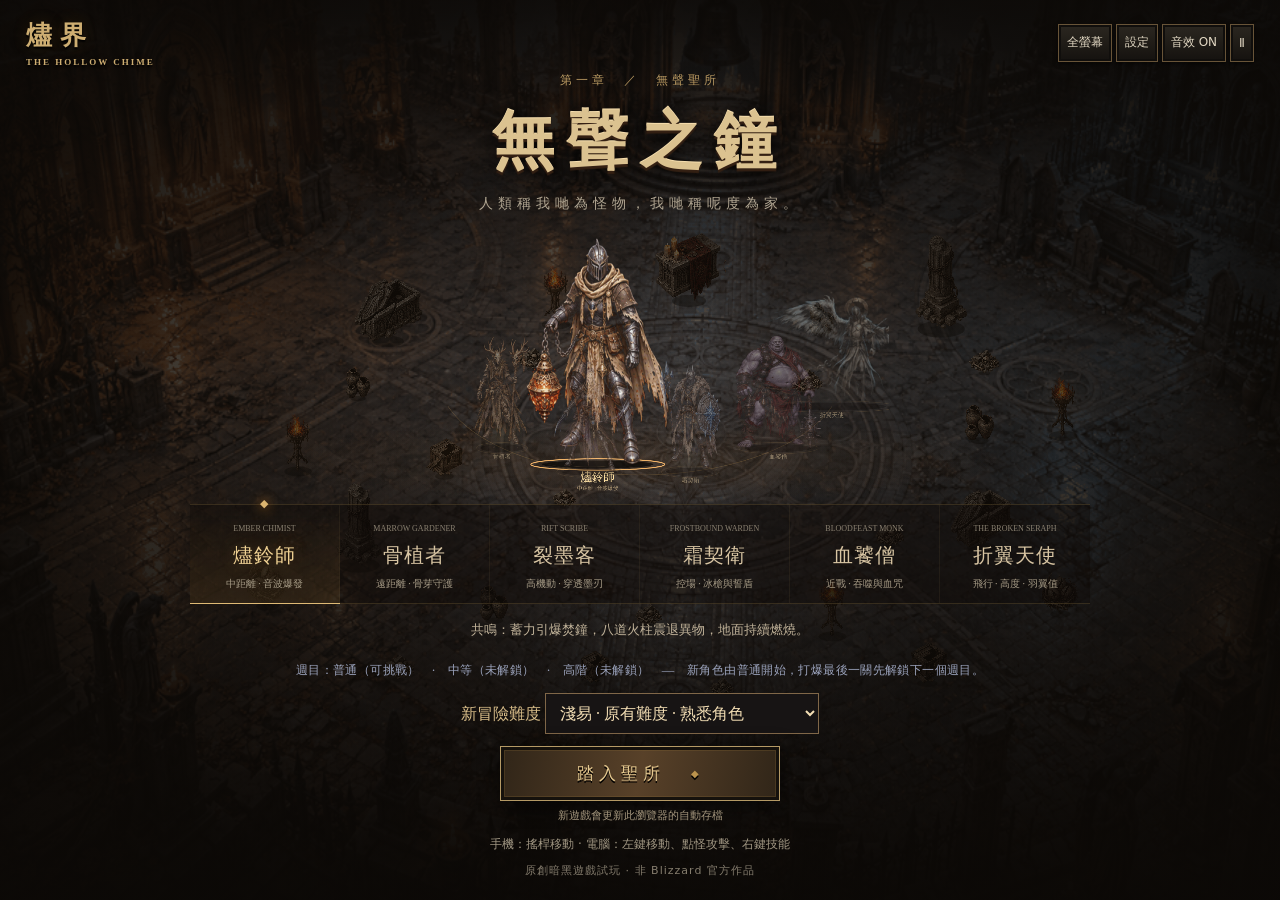
==== commit 0e034c38: "v0.14.0 城鎮休息區＋寶箱、裝備唔跟過板、難度調整（回血削弱＋怪少啲強啲）、面板保險" ====
--- a/index.html
+++ b/index.html
@@ -20,6 +20,6 @@
 <section id="modal" class="screen" hidden><div class="modal-panel"><div class="eyebrow" id="modaleyebrow"></div><h2 id="modaltitle"></h2><p id="modaltext"></p><div id="choices"></div></div></section>
 <section id="panel" class="screen" hidden><div class="feature-panel"><div class="panel-head"><h2 id="paneltitle">行者裝備</h2><button id="panelclose" aria-label="關閉">✕</button></div>
 <div id="gearview" hidden><p class="panel-note">本局拾取的裝備 · 裝備時戰鬥暫停</p><div class="gear-tabs"><button id="character-tab" class="active">人物裝備</button><button id="backpack-tab">背包與比較</button></div><p id="equipment-summary" class="panel-note"></p><div id="paperdoll-page"><div class="paperdoll-layout"><div id="doll-left"></div><canvas id="paperdoll" width="400" height="600" aria-label="角色全身與裝備外觀"></canvas><div id="doll-right"></div></div><p id="doll-detail"></p><h3 class="small-heading">屬性</h3><div id="attr-panel"></div><div id="doll-options"></div><p class="panel-note">點選身體部位，再選裝備換上。外觀有舊製、魔法、傳奇三種款式；卸下後顯示角色基本服裝。</p></div><div id="backpack-page" hidden><div id="equipment-slots" class="equipped-grid"></div><div id="gearfilters"></div><h3 class="small-heading">背包 <span id="bagcount">0 / 60</span></h3><p class="panel-note">點選裝備，再點空格移位；雙擊或按「裝備」換上。大件物品需要連續空位。</p><div id="pack-grid"></div><p id="pack-overflow-label">待整理裝備（舊存檔／過版保留，請騰出空位）</p><div id="pack-overflow"></div><div id="pack-detail"></div><details><summary>按部位查看及比較</summary><div id="bagitems"></div></details><p class="panel-note">地圖過版保留裝備。新遊戲會重置進度。</p></div></div>
-<div id="treeview" hidden><p id="treepoints"></p><p class="panel-note">每條流派可以由 LV.1 撳到 LV.50：LV.1／8／16／24／32／40／50 各解鎖一個形態，每級 +4% 傷害，每 10 級 −5% 冷卻同消耗。升級成本 LV.31 起 2 點、LV.41 起 3 點，所以專攻一條、雙修兩條定三條齊玩，係你自己揀。1／2／3 直接施放三招，Q 切換右鍵技能。</p><button id="tree-respec" class="tree-respec">洗返技能點</button><div id="tree-scroll"><div id="treebranches"></div><h3>技能強化 · 每招四條</h3><div id="upgrade-web"></div><h3>天賦 · 跨線連動與單線專精</h3><div id="talent-web"></div></div><div class="tree-detail"><h3 id="tree-detail-name"></h3><p id="tree-detail-text"></p><small id="tree-detail-cost"></small><button id="tree-learn">學習</button></div></div><div id="settingsview" hidden><p id="fullscreen-help" class="panel-note" role="status">按頂部「全螢幕」可隱藏支援瀏覽器嘅工具列。iPhone 如未能全屏：用 Safari 開線上版 → 分享 → 加入主畫面（如有「以網頁 App 開啟」，請開啟），之後由主畫面圖示進入。加入主畫面唔代表已下載離線版。</p><p class="panel-note">v0.13.0 · 技能專精</p><h3 class="small-heading">遊玩進度</h3><div class="save-actions"><button id="save-now">儲存進度</button><button id="export-save">匯出存檔</button><button id="import-save">匯入存檔</button></div><input id="save-file" type="file" accept=".json,application/json" hidden><p id="save-status" class="panel-note">每 8 秒及離開頁面時自動儲存。跨裝置或更新 HTML 前，請匯出 JSON 備份。</p><h3 class="small-heading">畫面</h3><div class="quality-options"><button id="quality-high">畫質優先<small>完整光效與細節</small></button><button id="quality-low">流暢優先<small>降低粒子與畫面負載</small></button></div><h3 class="small-heading">聲音</h3><label class="setting-check"><input id="sound-enabled" type="checkbox">開啟遊戲聲音</label><label class="setting-range">戰鬥音效 <output id="sfxvalue"></output><input id="sfxvolume" type="range" min="0" max="100" step="5"></label><label class="setting-range">音樂及環境 <output id="musicvalue"></output><input id="musicvolume" type="range" min="0" max="100" step="5"></label><h3 class="small-heading">手機操作</h3><label class="setting-range">按鈕大小 <output id="sizevalue"></output><input id="controlsize" type="range" min="80" max="125" step="5"></label><label class="setting-range">按鈕透明度 <output id="opacityvalue"></output><input id="controlopacity" type="range" min="35" max="100" step="5"></label><div class="layout-actions"><button id="editlayout">拖曳調整掣位</button><button id="resetlayout">還原掣位</button></div><p class="panel-note">按住技能鍵，拖曳方向後放開施放。拉回技能鍵即可取消。設定會盡量保留在此瀏覽器。</p></div></div></section>
+<div id="treeview" hidden><p id="treepoints"></p><p class="panel-note">每條流派可以由 LV.1 撳到 LV.50：LV.1／8／16／24／32／40／50 各解鎖一個形態，每級 +4% 傷害，每 10 級 −5% 冷卻同消耗。升級成本 LV.31 起 2 點、LV.41 起 3 點，所以專攻一條、雙修兩條定三條齊玩，係你自己揀。1／2／3 直接施放三招，Q 切換右鍵技能。</p><button id="tree-respec" class="tree-respec">洗返技能點</button><div id="tree-scroll"><div id="treebranches"></div><h3>技能強化 · 每招四條</h3><div id="upgrade-web"></div><h3>天賦 · 跨線連動與單線專精</h3><div id="talent-web"></div></div><div class="tree-detail"><h3 id="tree-detail-name"></h3><p id="tree-detail-text"></p><small id="tree-detail-cost"></small><button id="tree-learn">學習</button></div></div><div id="townview" hidden></div><div id="settingsview" hidden><p id="fullscreen-help" class="panel-note" role="status">按頂部「全螢幕」可隱藏支援瀏覽器嘅工具列。iPhone 如未能全屏：用 Safari 開線上版 → 分享 → 加入主畫面（如有「以網頁 App 開啟」，請開啟），之後由主畫面圖示進入。加入主畫面唔代表已下載離線版。</p><p class="panel-note">v0.14.0 · 城鎮休息區與難度</p><h3 class="small-heading">遊玩進度</h3><div class="save-actions"><button id="save-now">儲存進度</button><button id="export-save">匯出存檔</button><button id="import-save">匯入存檔</button></div><input id="save-file" type="file" accept=".json,application/json" hidden><p id="save-status" class="panel-note">每 8 秒及離開頁面時自動儲存。跨裝置或更新 HTML 前，請匯出 JSON 備份。</p><h3 class="small-heading">畫面</h3><div class="quality-options"><button id="quality-high">畫質優先<small>完整光效與細節</small></button><button id="quality-low">流暢優先<small>降低粒子與畫面負載</small></button></div><h3 class="small-heading">聲音</h3><label class="setting-check"><input id="sound-enabled" type="checkbox">開啟遊戲聲音</label><label class="setting-range">戰鬥音效 <output id="sfxvalue"></output><input id="sfxvolume" type="range" min="0" max="100" step="5"></label><label class="setting-range">音樂及環境 <output id="musicvalue"></output><input id="musicvolume" type="range" min="0" max="100" step="5"></label><h3 class="small-heading">手機操作</h3><label class="setting-range">按鈕大小 <output id="sizevalue"></output><input id="controlsize" type="range" min="80" max="125" step="5"></label><label class="setting-range">按鈕透明度 <output id="opacityvalue"></output><input id="controlopacity" type="range" min="35" max="100" step="5"></label><div class="layout-actions"><button id="editlayout">拖曳調整掣位</button><button id="resetlayout">還原掣位</button></div><p class="panel-note">按住技能鍵，拖曳方向後放開施放。拉回技能鍵即可取消。設定會盡量保留在此瀏覽器。</p></div></div></section>
 <div id="layoutbar" hidden><b>拖曳每個按鈕及搖桿</b><span>直向、橫向掣位分開儲存</span><button id="layoutdone">完成</button></div>
-<div id="chapter-curtain" aria-hidden="true"></div><noscript>請使用支援 JavaScript 嘅瀏覽器開啟遊戲。</noscript><script src="journey.js"></script><script src="tiers.js"></script><script src="character-ui.js"></script><script src="arsenal.js"></script><script src="features.js"></script><script src="expansion.js"></script><script src="blood-monk.js"></script><script src="angel.js"></script><script src="motion.js"></script><script src="campaign.js"></script><script src="terrain.js"></script><script src="explore.js"></script><script src="progression.js"></script><script src="skill-fx.js"></script><script src="buildcraft.js"></script><script src="directional.js"></script><script src="cinematics.js"></script><script src="game.js"></script></body></html>
+<div id="chapter-curtain" aria-hidden="true"></div><noscript>請使用支援 JavaScript 嘅瀏覽器開啟遊戲。</noscript><script src="journey.js"></script><script src="tiers.js"></script><script src="character-ui.js"></script><script src="arsenal.js"></script><script src="features.js"></script><script src="expansion.js"></script><script src="blood-monk.js"></script><script src="angel.js"></script><script src="motion.js"></script><script src="campaign.js"></script><script src="terrain.js"></script><script src="explore.js"></script><script src="progression.js"></script><script src="skill-fx.js"></script><script src="buildcraft.js"></script><script src="town.js"></script><script src="directional.js"></script><script src="cinematics.js"></script><script src="game.js"></script></body></html>
--- a/style.css
+++ b/style.css
@@ -19,3 +19,4 @@
 @media(max-width:600px){.paperdoll-layout{grid-template-columns:64px minmax(120px,1fr) 64px;padding:12px 5px;gap:2px}.doll-slot{display:flex;flex-direction:column;gap:4px;padding:5px 2px;min-height:76px;text-align:center}.doll-slot canvas{width:39px;height:39px}.doll-slot span{font-size:12px}.doll-slot small{display:none}#doll-left,#doll-right{gap:7px}#paperdoll{min-height:385px;object-fit:contain}.feature-panel:has(#gearview:not([hidden])){padding:13px}.gear-tabs button{font-size:14px;padding:11px 5px}#treebranches{gap:10px;padding:16px 8px}.icon-branch{gap:25px}.icon-branch h3{font-size:14px;letter-spacing:1px}.skill-orb canvas{width:57px;height:57px}.skill-orb span{font-size:12px;line-height:1.5}.skill-orb{min-height:100px}.skill-orb small{font-size:10px}.tree-equip{font-size:11px;padding:9px 3px}.tree-detail{padding:14px}.tree-detail p{font-size:14px}.doll-choice{flex-basis:100%}}
 #xpdetail{font:10px Georgia;color:#c2a573;display:block;margin:4px 0}.continue-game{padding:11px 28px;border:1px solid #a38956;background:#252018;color:#e0c58e;margin-top:10px;font-size:15px;min-width:260px}#continue-info{font:11px/1.5 system-ui;color:#a4967d;margin:7px 0 0;text-align:center}.save-actions{display:flex;gap:8px;flex-wrap:wrap}.save-actions button{flex:1;padding:12px 8px;border:1px solid #8b7245;background:#392a19;font:13px system-ui;white-space:nowrap}#chapter-curtain{position:fixed;inset:0;z-index:30;pointer-events:none;background:#0c0b10;display:flex;align-items:center;justify-content:center;color:#e4c899;font:clamp(24px,5vw,48px) Georgia;letter-spacing:10px;opacity:0}@media(max-height:740px) and (orientation:portrait){.roster-stage{min-height:115px;height:19vh}.continue-game{padding:8px 20px;margin-top:7px}.hint{margin-top:7px}.original-label{margin-top:5px}}@media(max-height:600px) and (orientation:landscape){.continue-game{position:absolute;left:4%;bottom:3%;width:27%;min-width:0;margin:0;padding:8px;font-size:12px}#continue-info{position:absolute;left:36%;bottom:0;font-size:9px}.original-label{display:none}#xpdetail{font-size:9px;margin:1px 0}}
 .tier-progress{margin:.35rem 0 .1rem;font-size:.78rem;letter-spacing:.03em;color:#9aa2bb;text-align:center}
+#townview{display:flex;flex-direction:column;gap:14px}.stash-columns{display:grid;grid-template-columns:repeat(2,minmax(0,1fr));gap:16px}.stash-column{display:flex;flex-direction:column;gap:8px;border:1px solid #6c5637;background:#140f0a;padding:12px;max-height:52vh;overflow-y:auto}.stash-column h4{margin:0;font:14px Georgia;color:#e6cf9f;letter-spacing:1px}.stash-column small{color:#9b8b70;font:12px system-ui}.stash-row{white-space:pre-line;text-align:left;line-height:1.5;font:13px system-ui;padding:9px 11px;min-height:44px;border:1px solid #5f4d35;background:#1d1720;color:#9bbff0}.stash-row.legendary{color:#e8a54f;border-color:#8d6a34}.stash-row.common{color:#b9ad95}@media(max-width:620px){.stash-columns{grid-template-columns:1fr}}
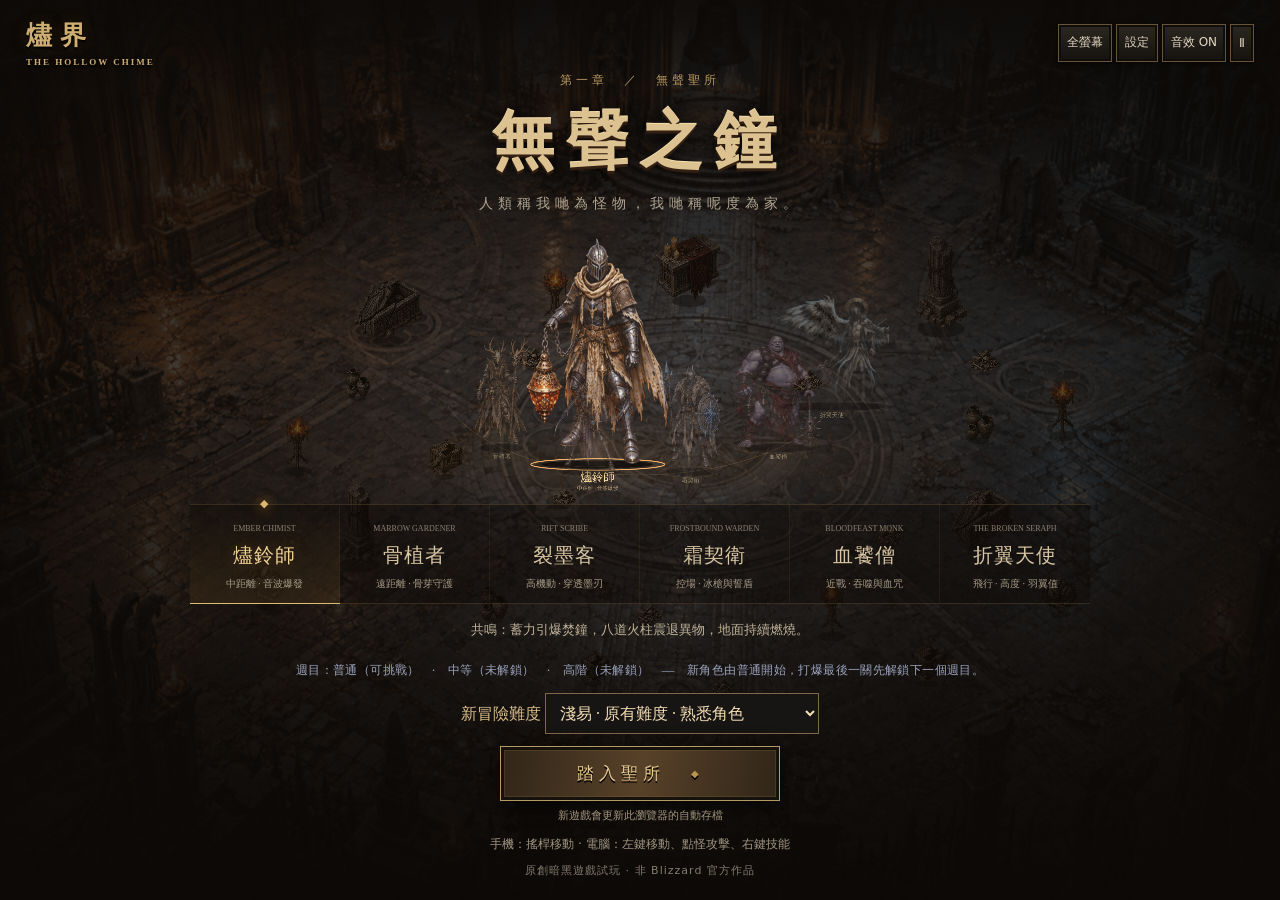
==== commit 40edc32a: "v0.14.1 傳送石碑開通" ====
--- a/index.html
+++ b/index.html
@@ -20,6 +20,6 @@
 <section id="modal" class="screen" hidden><div class="modal-panel"><div class="eyebrow" id="modaleyebrow"></div><h2 id="modaltitle"></h2><p id="modaltext"></p><div id="choices"></div></div></section>
 <section id="panel" class="screen" hidden><div class="feature-panel"><div class="panel-head"><h2 id="paneltitle">行者裝備</h2><button id="panelclose" aria-label="關閉">✕</button></div>
 <div id="gearview" hidden><p class="panel-note">本局拾取的裝備 · 裝備時戰鬥暫停</p><div class="gear-tabs"><button id="character-tab" class="active">人物裝備</button><button id="backpack-tab">背包與比較</button></div><p id="equipment-summary" class="panel-note"></p><div id="paperdoll-page"><div class="paperdoll-layout"><div id="doll-left"></div><canvas id="paperdoll" width="400" height="600" aria-label="角色全身與裝備外觀"></canvas><div id="doll-right"></div></div><p id="doll-detail"></p><h3 class="small-heading">屬性</h3><div id="attr-panel"></div><div id="doll-options"></div><p class="panel-note">點選身體部位，再選裝備換上。外觀有舊製、魔法、傳奇三種款式；卸下後顯示角色基本服裝。</p></div><div id="backpack-page" hidden><div id="equipment-slots" class="equipped-grid"></div><div id="gearfilters"></div><h3 class="small-heading">背包 <span id="bagcount">0 / 60</span></h3><p class="panel-note">點選裝備，再點空格移位；雙擊或按「裝備」換上。大件物品需要連續空位。</p><div id="pack-grid"></div><p id="pack-overflow-label">待整理裝備（舊存檔／過版保留，請騰出空位）</p><div id="pack-overflow"></div><div id="pack-detail"></div><details><summary>按部位查看及比較</summary><div id="bagitems"></div></details><p class="panel-note">地圖過版保留裝備。新遊戲會重置進度。</p></div></div>
-<div id="treeview" hidden><p id="treepoints"></p><p class="panel-note">每條流派可以由 LV.1 撳到 LV.50：LV.1／8／16／24／32／40／50 各解鎖一個形態，每級 +4% 傷害，每 10 級 −5% 冷卻同消耗。升級成本 LV.31 起 2 點、LV.41 起 3 點，所以專攻一條、雙修兩條定三條齊玩，係你自己揀。1／2／3 直接施放三招，Q 切換右鍵技能。</p><button id="tree-respec" class="tree-respec">洗返技能點</button><div id="tree-scroll"><div id="treebranches"></div><h3>技能強化 · 每招四條</h3><div id="upgrade-web"></div><h3>天賦 · 跨線連動與單線專精</h3><div id="talent-web"></div></div><div class="tree-detail"><h3 id="tree-detail-name"></h3><p id="tree-detail-text"></p><small id="tree-detail-cost"></small><button id="tree-learn">學習</button></div></div><div id="townview" hidden></div><div id="settingsview" hidden><p id="fullscreen-help" class="panel-note" role="status">按頂部「全螢幕」可隱藏支援瀏覽器嘅工具列。iPhone 如未能全屏：用 Safari 開線上版 → 分享 → 加入主畫面（如有「以網頁 App 開啟」，請開啟），之後由主畫面圖示進入。加入主畫面唔代表已下載離線版。</p><p class="panel-note">v0.14.0 · 城鎮休息區與難度</p><h3 class="small-heading">遊玩進度</h3><div class="save-actions"><button id="save-now">儲存進度</button><button id="export-save">匯出存檔</button><button id="import-save">匯入存檔</button></div><input id="save-file" type="file" accept=".json,application/json" hidden><p id="save-status" class="panel-note">每 8 秒及離開頁面時自動儲存。跨裝置或更新 HTML 前，請匯出 JSON 備份。</p><h3 class="small-heading">畫面</h3><div class="quality-options"><button id="quality-high">畫質優先<small>完整光效與細節</small></button><button id="quality-low">流暢優先<small>降低粒子與畫面負載</small></button></div><h3 class="small-heading">聲音</h3><label class="setting-check"><input id="sound-enabled" type="checkbox">開啟遊戲聲音</label><label class="setting-range">戰鬥音效 <output id="sfxvalue"></output><input id="sfxvolume" type="range" min="0" max="100" step="5"></label><label class="setting-range">音樂及環境 <output id="musicvalue"></output><input id="musicvolume" type="range" min="0" max="100" step="5"></label><h3 class="small-heading">手機操作</h3><label class="setting-range">按鈕大小 <output id="sizevalue"></output><input id="controlsize" type="range" min="80" max="125" step="5"></label><label class="setting-range">按鈕透明度 <output id="opacityvalue"></output><input id="controlopacity" type="range" min="35" max="100" step="5"></label><div class="layout-actions"><button id="editlayout">拖曳調整掣位</button><button id="resetlayout">還原掣位</button></div><p class="panel-note">按住技能鍵，拖曳方向後放開施放。拉回技能鍵即可取消。設定會盡量保留在此瀏覽器。</p></div></div></section>
+<div id="treeview" hidden><p id="treepoints"></p><p class="panel-note">每條流派可以由 LV.1 撳到 LV.50：LV.1／8／16／24／32／40／50 各解鎖一個形態，每級 +4% 傷害，每 10 級 −5% 冷卻同消耗。升級成本 LV.31 起 2 點、LV.41 起 3 點，所以專攻一條、雙修兩條定三條齊玩，係你自己揀。1／2／3 直接施放三招，Q 切換右鍵技能。</p><button id="tree-respec" class="tree-respec">洗返技能點</button><div id="tree-scroll"><div id="treebranches"></div><h3>技能強化 · 每招四條</h3><div id="upgrade-web"></div><h3>天賦 · 跨線連動與單線專精</h3><div id="talent-web"></div></div><div class="tree-detail"><h3 id="tree-detail-name"></h3><p id="tree-detail-text"></p><small id="tree-detail-cost"></small><button id="tree-learn">學習</button></div></div><div id="townview" hidden></div><div id="settingsview" hidden><p id="fullscreen-help" class="panel-note" role="status">按頂部「全螢幕」可隱藏支援瀏覽器嘅工具列。iPhone 如未能全屏：用 Safari 開線上版 → 分享 → 加入主畫面（如有「以網頁 App 開啟」，請開啟），之後由主畫面圖示進入。加入主畫面唔代表已下載離線版。</p><p class="panel-note">v0.14.1 · 傳送石碑</p><h3 class="small-heading">遊玩進度</h3><div class="save-actions"><button id="save-now">儲存進度</button><button id="export-save">匯出存檔</button><button id="import-save">匯入存檔</button></div><input id="save-file" type="file" accept=".json,application/json" hidden><p id="save-status" class="panel-note">每 8 秒及離開頁面時自動儲存。跨裝置或更新 HTML 前，請匯出 JSON 備份。</p><h3 class="small-heading">畫面</h3><div class="quality-options"><button id="quality-high">畫質優先<small>完整光效與細節</small></button><button id="quality-low">流暢優先<small>降低粒子與畫面負載</small></button></div><h3 class="small-heading">聲音</h3><label class="setting-check"><input id="sound-enabled" type="checkbox">開啟遊戲聲音</label><label class="setting-range">戰鬥音效 <output id="sfxvalue"></output><input id="sfxvolume" type="range" min="0" max="100" step="5"></label><label class="setting-range">音樂及環境 <output id="musicvalue"></output><input id="musicvolume" type="range" min="0" max="100" step="5"></label><h3 class="small-heading">手機操作</h3><label class="setting-range">按鈕大小 <output id="sizevalue"></output><input id="controlsize" type="range" min="80" max="125" step="5"></label><label class="setting-range">按鈕透明度 <output id="opacityvalue"></output><input id="controlopacity" type="range" min="35" max="100" step="5"></label><div class="layout-actions"><button id="editlayout">拖曳調整掣位</button><button id="resetlayout">還原掣位</button></div><p class="panel-note">按住技能鍵，拖曳方向後放開施放。拉回技能鍵即可取消。設定會盡量保留在此瀏覽器。</p></div></div></section>
 <div id="layoutbar" hidden><b>拖曳每個按鈕及搖桿</b><span>直向、橫向掣位分開儲存</span><button id="layoutdone">完成</button></div>
 <div id="chapter-curtain" aria-hidden="true"></div><noscript>請使用支援 JavaScript 嘅瀏覽器開啟遊戲。</noscript><script src="journey.js"></script><script src="tiers.js"></script><script src="character-ui.js"></script><script src="arsenal.js"></script><script src="features.js"></script><script src="expansion.js"></script><script src="blood-monk.js"></script><script src="angel.js"></script><script src="motion.js"></script><script src="campaign.js"></script><script src="terrain.js"></script><script src="explore.js"></script><script src="progression.js"></script><script src="skill-fx.js"></script><script src="buildcraft.js"></script><script src="town.js"></script><script src="directional.js"></script><script src="cinematics.js"></script><script src="game.js"></script></body></html>
--- a/style.css
+++ b/style.css
@@ -19,4 +19,4 @@
 @media(max-width:600px){.paperdoll-layout{grid-template-columns:64px minmax(120px,1fr) 64px;padding:12px 5px;gap:2px}.doll-slot{display:flex;flex-direction:column;gap:4px;padding:5px 2px;min-height:76px;text-align:center}.doll-slot canvas{width:39px;height:39px}.doll-slot span{font-size:12px}.doll-slot small{display:none}#doll-left,#doll-right{gap:7px}#paperdoll{min-height:385px;object-fit:contain}.feature-panel:has(#gearview:not([hidden])){padding:13px}.gear-tabs button{font-size:14px;padding:11px 5px}#treebranches{gap:10px;padding:16px 8px}.icon-branch{gap:25px}.icon-branch h3{font-size:14px;letter-spacing:1px}.skill-orb canvas{width:57px;height:57px}.skill-orb span{font-size:12px;line-height:1.5}.skill-orb{min-height:100px}.skill-orb small{font-size:10px}.tree-equip{font-size:11px;padding:9px 3px}.tree-detail{padding:14px}.tree-detail p{font-size:14px}.doll-choice{flex-basis:100%}}
 #xpdetail{font:10px Georgia;color:#c2a573;display:block;margin:4px 0}.continue-game{padding:11px 28px;border:1px solid #a38956;background:#252018;color:#e0c58e;margin-top:10px;font-size:15px;min-width:260px}#continue-info{font:11px/1.5 system-ui;color:#a4967d;margin:7px 0 0;text-align:center}.save-actions{display:flex;gap:8px;flex-wrap:wrap}.save-actions button{flex:1;padding:12px 8px;border:1px solid #8b7245;background:#392a19;font:13px system-ui;white-space:nowrap}#chapter-curtain{position:fixed;inset:0;z-index:30;pointer-events:none;background:#0c0b10;display:flex;align-items:center;justify-content:center;color:#e4c899;font:clamp(24px,5vw,48px) Georgia;letter-spacing:10px;opacity:0}@media(max-height:740px) and (orientation:portrait){.roster-stage{min-height:115px;height:19vh}.continue-game{padding:8px 20px;margin-top:7px}.hint{margin-top:7px}.original-label{margin-top:5px}}@media(max-height:600px) and (orientation:landscape){.continue-game{position:absolute;left:4%;bottom:3%;width:27%;min-width:0;margin:0;padding:8px;font-size:12px}#continue-info{position:absolute;left:36%;bottom:0;font-size:9px}.original-label{display:none}#xpdetail{font-size:9px;margin:1px 0}}
 .tier-progress{margin:.35rem 0 .1rem;font-size:.78rem;letter-spacing:.03em;color:#9aa2bb;text-align:center}
-#townview{display:flex;flex-direction:column;gap:14px}.stash-columns{display:grid;grid-template-columns:repeat(2,minmax(0,1fr));gap:16px}.stash-column{display:flex;flex-direction:column;gap:8px;border:1px solid #6c5637;background:#140f0a;padding:12px;max-height:52vh;overflow-y:auto}.stash-column h4{margin:0;font:14px Georgia;color:#e6cf9f;letter-spacing:1px}.stash-column small{color:#9b8b70;font:12px system-ui}.stash-row{white-space:pre-line;text-align:left;line-height:1.5;font:13px system-ui;padding:9px 11px;min-height:44px;border:1px solid #5f4d35;background:#1d1720;color:#9bbff0}.stash-row.legendary{color:#e8a54f;border-color:#8d6a34}.stash-row.common{color:#b9ad95}@media(max-width:620px){.stash-columns{grid-template-columns:1fr}}+#townview{display:flex;flex-direction:column;gap:14px}.stash-columns{display:grid;grid-template-columns:repeat(2,minmax(0,1fr));gap:16px}.stash-column{display:flex;flex-direction:column;gap:8px;border:1px solid #6c5637;background:#140f0a;padding:12px;max-height:52vh;overflow-y:auto}.stash-column h4{margin:0;font:14px Georgia;color:#e6cf9f;letter-spacing:1px}.stash-column small{color:#9b8b70;font:12px system-ui}.stash-row{white-space:pre-line;text-align:left;line-height:1.5;font:13px system-ui;padding:9px 11px;min-height:44px;border:1px solid #5f4d35;background:#1d1720;color:#9bbff0}.stash-row.legendary{color:#e8a54f;border-color:#8d6a34}.stash-row.common{color:#b9ad95}@media(max-width:620px){.stash-columns{grid-template-columns:1fr}}.waypoint-list{display:grid;grid-template-columns:repeat(auto-fill,minmax(220px,1fr));gap:10px}.waypoint-row{white-space:pre-line;text-align:left;line-height:1.5;font:13px system-ui;padding:10px 12px;min-height:52px;border:1px solid #6d5f8a;background:#181426;color:#dcd0ef}.waypoint-row.current{border-color:#c9a35a;color:#f3e2bd}.waypoint-row:disabled{opacity:.55}
